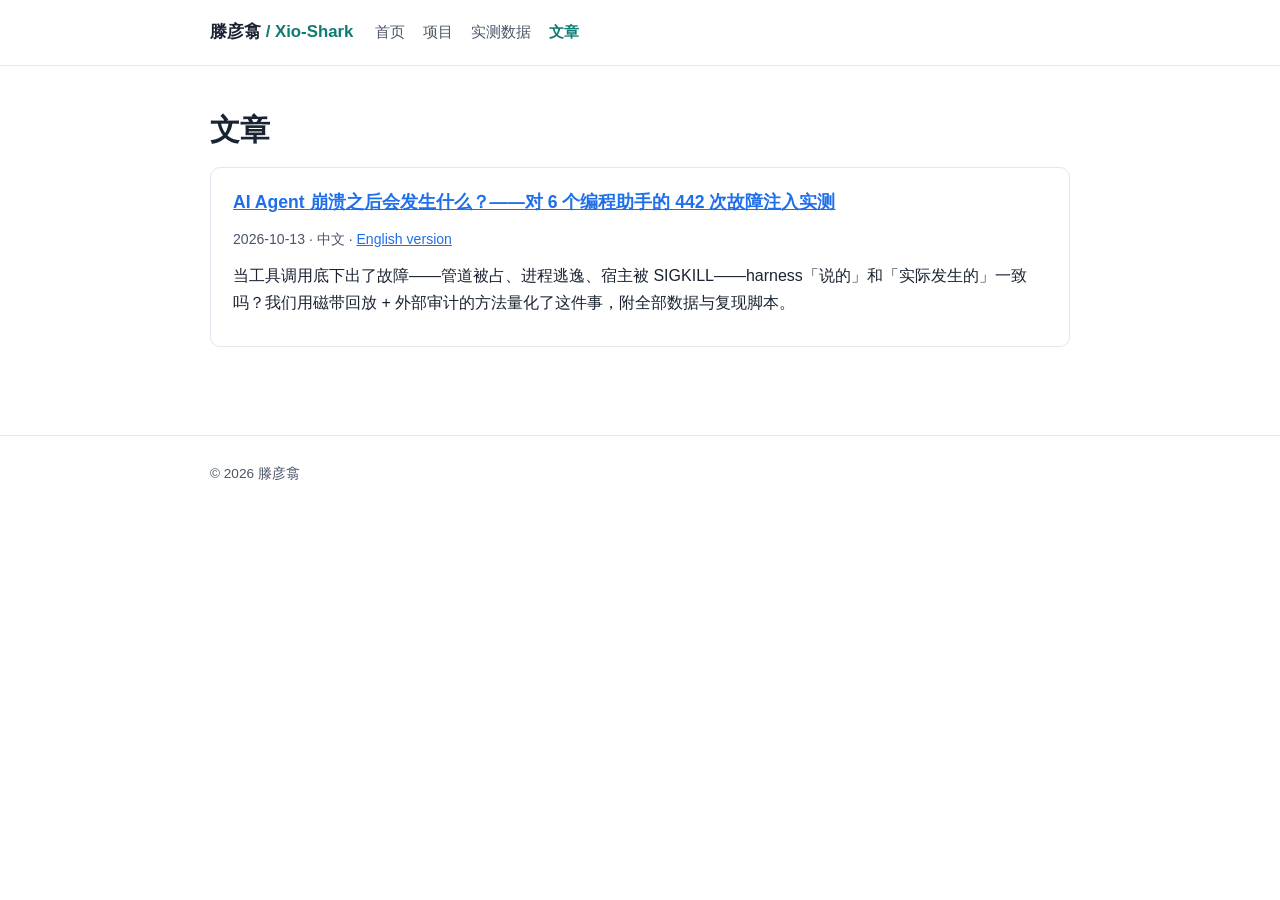
==== articles.html @ ea2f50da "Personal site: portfolio, fault-injection benchmark data page, bilingual article" ====
<!DOCTYPE html>
<html lang="zh-CN">
<head>
<meta charset="UTF-8">
<meta name="viewport" content="width=device-width, initial-scale=1.0">
<title>文章 · 滕彦翕</title>
<link rel="stylesheet" href="style.css">
</head>
<body>
<header class="site"><div class="wrap">
  <a class="brand" href="index.html">滕彦翕 <span>/ Xio-Shark</span></a>
  <nav class="site">
    <a href="index.html">首页</a>
    <a href="projects.html">项目</a>
    <a href="benchmark.html">实测数据</a>
    <a href="articles.html" class="active">文章</a>
  </nav>
</div></header>

<main><div class="wrap">
  <h1>文章</h1>

  <div class="proj">
    <h3><a href="articles/agent-crash-fault-injection.zh.html">AI Agent 崩溃之后会发生什么？——对 6 个编程助手的 442 次故障注入实测</a></h3>
    <p class="muted">2026-10-13 · 中文 · <a href="articles/agent-crash-fault-injection.en.html">English version</a></p>
    <p>当工具调用底下出了故障——管道被占、进程逃逸、宿主被 SIGKILL——harness「说的」和「实际发生的」一致吗？我们用磁带回放 + 外部审计的方法量化了这件事，附全部数据与复现脚本。</p>
  </div>
</div></main>

<footer class="site"><div class="wrap">© 2026 滕彦翕</div></footer>
</body>
</html>
---- style.css ----
:root {
  --ink: #1a2332;
  --ink-soft: #4a5568;
  --accent: #0e7c73;
  --accent-2: #1f6feb;
  --bg: #ffffff;
  --bg-soft: #f6f8fa;
  --line: #e2e8f0;
  --ok: #137a3f;
  --bad: #b3372f;
  --na: #8a94a3;
  --mono: ui-monospace, "SF Mono", SFMono-Regular, Menlo, Consolas, monospace;
}
* { box-sizing: border-box; }
html { font-size: 16px; }
body {
  margin: 0;
  font-family: -apple-system, BlinkMacSystemFont, "Segoe UI", "PingFang SC",
    "Hiragino Sans GB", "Microsoft YaHei", "Noto Sans CJK SC", sans-serif;
  color: var(--ink);
  background: var(--bg);
  line-height: 1.7;
}
.wrap { max-width: 900px; margin: 0 auto; padding: 0 20px; }

header.site {
  border-bottom: 1px solid var(--line);
  padding: 18px 0;
  position: sticky; top: 0; background: rgba(255,255,255,.92);
  backdrop-filter: blur(6px);
  z-index: 10;
}
header.site .wrap { display: flex; align-items: baseline; gap: 22px; flex-wrap: wrap; }
.brand { font-weight: 700; font-size: 1.05rem; text-decoration: none; color: var(--ink); }
.brand span { color: var(--accent); }
nav.site { display: flex; gap: 18px; }
nav.site a {
  color: var(--ink-soft); text-decoration: none; font-size: .95rem;
}
nav.site a:hover, nav.site a.active { color: var(--accent); }
nav.site a.active { font-weight: 600; }

main { padding: 44px 0 70px; }
h1 { font-size: 1.9rem; line-height: 1.3; margin: 0 0 10px; }
h2 { font-size: 1.35rem; margin: 44px 0 12px; padding-top: 10px; border-top: 1px solid var(--line); }
h3 { font-size: 1.1rem; margin: 26px 0 8px; }
p { margin: 10px 0; }
a { color: var(--accent-2); }
.sub { color: var(--ink-soft); font-size: 1.02rem; }
.muted { color: var(--ink-soft); font-size: .88rem; }
.lede { font-size: 1.12rem; color: var(--ink-soft); }

.hero-meta { display: flex; gap: 14px; flex-wrap: wrap; margin: 18px 0 6px; }
.tag {
  font-size: .82rem; color: var(--accent); background: #eaf6f4;
  border: 1px solid #cbe7e2; border-radius: 999px; padding: 2px 12px;
}
.cardrow { display: grid; grid-template-columns: repeat(auto-fit, minmax(260px, 1fr)); gap: 16px; margin-top: 22px; }
.card {
  display: block; border: 1px solid var(--line); border-radius: 10px;
  padding: 18px 20px; text-decoration: none; color: var(--ink);
  transition: border-color .15s, box-shadow .15s;
  background: var(--bg);
}
.card:hover { border-color: var(--accent); box-shadow: 0 2px 10px rgba(14,124,115,.08); }
.card h3 { margin: 0 0 6px; }
.card p { margin: 0; color: var(--ink-soft); font-size: .93rem; }
.card .muted { margin-top: 8px; display: block; }

table { border-collapse: collapse; width: 100%; margin: 16px 0; font-size: .9rem; }
th, td { border: 1px solid var(--line); padding: 7px 10px; text-align: left; vertical-align: top; }
th { background: var(--bg-soft); font-weight: 600; }
td.num, th.num { text-align: right; font-variant-numeric: tabular-nums; }
tr:nth-child(even) td { background: #fbfcfd; }
.ok { color: var(--ok); font-weight: 600; }
.bad { color: var(--bad); font-weight: 600; }
.na { color: var(--na); }
.table-scroll { overflow-x: auto; }

pre {
  background: #0d1622; color: #d7e0ea; border-radius: 8px;
  padding: 14px 16px; overflow-x: auto; font-size: .86rem; line-height: 1.55;
}
code { font-family: var(--mono); }
p code, li code, td code { background: var(--bg-soft); padding: 1px 5px; border-radius: 4px; font-size: .88em; }
pre code { background: none; padding: 0; }

.callout {
  border-left: 3px solid var(--accent); background: var(--bg-soft);
  padding: 12px 16px; margin: 18px 0; border-radius: 0 8px 8px 0;
}
.callout.warn { border-left-color: #b7791f; }
ul.tight li { margin: 4px 0; }

.proj { border: 1px solid var(--line); border-radius: 10px; padding: 20px 22px; margin: 18px 0; }
.proj h3 { margin-top: 0; }
.proj .stack { color: var(--ink-soft); font-size: .85rem; font-family: var(--mono); }

footer.site {
  border-top: 1px solid var(--line); padding: 26px 0 40px;
  color: var(--ink-soft); font-size: .85rem;
}
.article-body h2 { margin-top: 38px; }
.article-body li { margin: 6px 0; }
.toc { background: var(--bg-soft); border: 1px solid var(--line); border-radius: 8px; padding: 12px 18px; font-size: .92rem; }
.toc ol { margin: 6px 0; padding-left: 22px; }
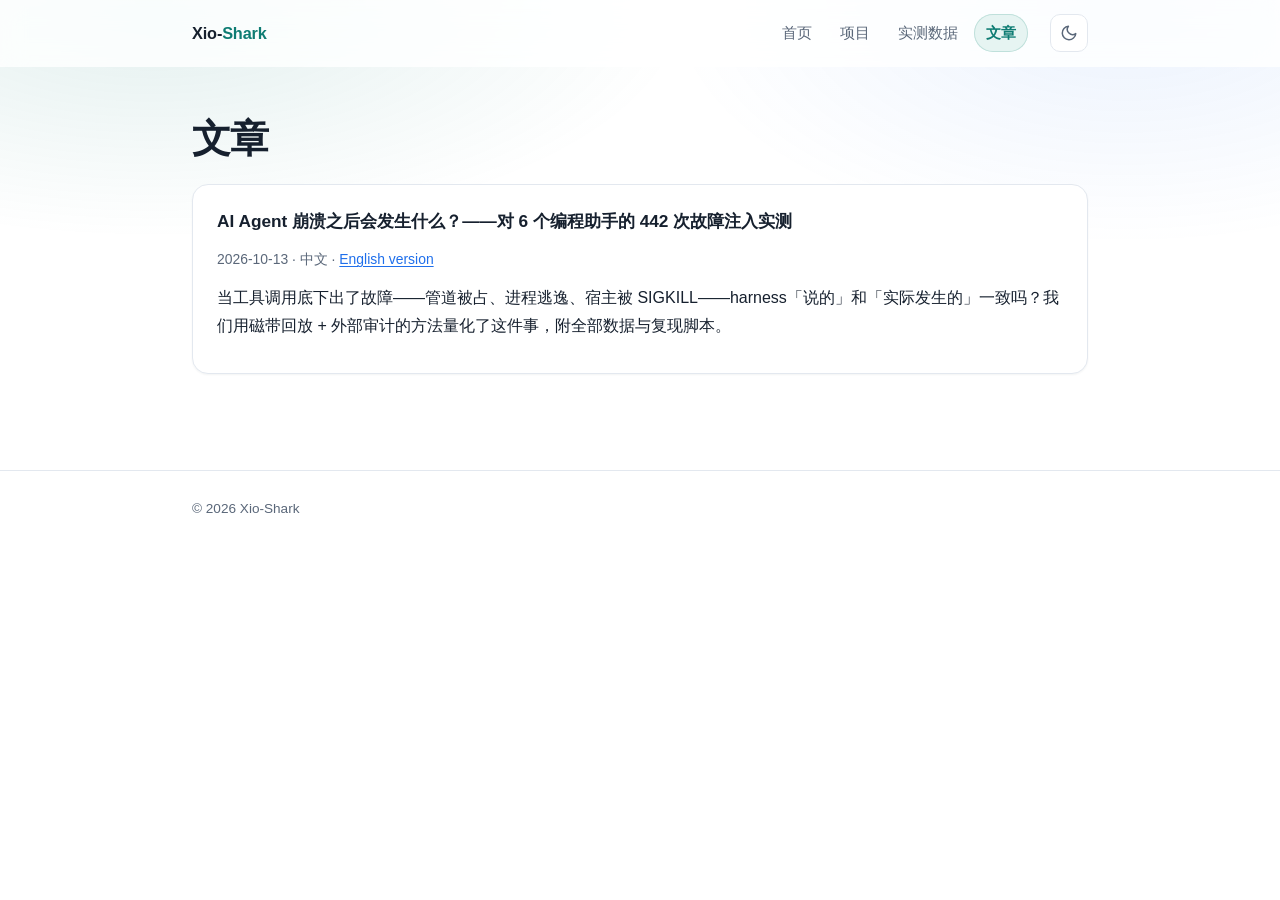
==== commit 4ed49904: "Redesign site: dark mode, mobile nav, reading progress; drop school/internship details - style.css: " ====
--- a/articles.html
+++ b/articles.html
@@ -3,21 +3,33 @@
 <head>
 <meta charset="UTF-8">
 <meta name="viewport" content="width=device-width, initial-scale=1.0">
-<title>文章 · 滕彦翕</title>
+<title>文章 · Xio-Shark</title>
+<link rel="icon" href="favicon.svg" type="image/svg+xml">
+<meta name="color-scheme" content="light dark">
+<meta name="theme-color" content="#ffffff" media="(prefers-color-scheme: light)">
+<meta name="theme-color" content="#0d131c" media="(prefers-color-scheme: dark)">
+<meta property="og:type" content="website">
+<meta property="og:title" content="文章 · Xio-Shark">
+<meta property="og:description" content="文章 · Xio-Shark">
 <link rel="stylesheet" href="style.css">
+<script>try{var t=localStorage.getItem("theme");if(t==="light"||t==="dark")document.documentElement.setAttribute("data-theme",t);}catch(e){}</script>
+<script src="site.js" defer></script>
 </head>
 <body>
-<header class="site"><div class="wrap">
-  <a class="brand" href="index.html">滕彦翕 <span>/ Xio-Shark</span></a>
-  <nav class="site">
+<a class="skip" href="#main">跳到正文</a>
+<header class="site" id="siteHeader"><div class="wrap">
+  <a class="brand" href="index.html">Xio-<span>Shark</span></a>
+  <button class="nav-toggle" id="navToggle" type="button" aria-expanded="false" aria-controls="siteNav" aria-label="打开导航菜单"><svg viewBox="0 0 24 24" width="18" height="18" fill="none" stroke="currentColor" stroke-width="2" stroke-linecap="round" aria-hidden="true"><path d="M4 7h16M4 12h16M4 17h16"/></svg></button>
+  <nav class="site" id="siteNav">
     <a href="index.html">首页</a>
     <a href="projects.html">项目</a>
     <a href="benchmark.html">实测数据</a>
     <a href="articles.html" class="active">文章</a>
   </nav>
+  <button class="theme-toggle" id="themeToggle" type="button" aria-label="切换深色模式"><svg class="i-sun" viewBox="0 0 24 24" fill="none" stroke="currentColor" stroke-width="2" stroke-linecap="round" stroke-linejoin="round" aria-hidden="true"><circle cx="12" cy="12" r="4"/><path d="M12 2v2M12 20v2M4.9 4.9l1.4 1.4M17.7 17.7l1.4 1.4M2 12h2M20 12h2M4.9 19.1l1.4-1.4M17.7 6.3l1.4-1.4"/></svg><svg class="i-moon" viewBox="0 0 24 24" fill="none" stroke="currentColor" stroke-width="2" stroke-linecap="round" stroke-linejoin="round" aria-hidden="true"><path d="M21 12.79A9 9 0 1 1 11.21 3 7 7 0 0 0 21 12.79z"/></svg></button>
 </div></header>
 
-<main><div class="wrap">
+<main id="main"><div class="wrap">
   <h1>文章</h1>
 
   <div class="proj">
@@ -27,6 +39,6 @@
   </div>
 </div></main>
 
-<footer class="site"><div class="wrap">© 2026 滕彦翕</div></footer>
+<footer class="site"><div class="wrap">© 2026 Xio-Shark</div></footer>
 </body>
 </html>
--- a/style.css
+++ b/style.css
@@ -1,106 +1,538 @@
+/* ==========================================================================
+   Xio-Shark — 个人站点样式
+   纯静态、零依赖。浅色 / 深色双主题，移动端自适应。
+   ========================================================================== */
+
 :root {
-  --ink: #1a2332;
-  --ink-soft: #4a5568;
+  color-scheme: light;
+
+  --ink: #16202e;
+  --ink-soft: #5a6779;
+  --ink-faint: #8b97a8;
   --accent: #0e7c73;
+  --accent-soft: #e6f4f2;
+  --accent-line: #bfe0db;
   --accent-2: #1f6feb;
   --bg: #ffffff;
-  --bg-soft: #f6f8fa;
-  --line: #e2e8f0;
-  --ok: #137a3f;
+  --bg-soft: #f7f9fb;
+  --bg-raise: #ffffff;
+  --line: #e3e8ef;
+  --line-strong: #cfd7e3;
+  --ok: #12723c;
   --bad: #b3372f;
   --na: #8a94a3;
+  --warn: #9a6700;
+
+  --shadow-sm: 0 1px 2px rgba(16, 32, 48, .05);
+  --shadow-md: 0 6px 20px -8px rgba(16, 32, 48, .18);
+  --shadow-lg: 0 18px 44px -18px rgba(16, 32, 48, .28);
+
+  --radius: 12px;
+  --radius-lg: 16px;
+  --wrap: 940px;
+
   --mono: ui-monospace, "SF Mono", SFMono-Regular, Menlo, Consolas, monospace;
-}
+  --sans: -apple-system, BlinkMacSystemFont, "Segoe UI", "PingFang SC",
+    "Hiragino Sans GB", "Microsoft YaHei", "Noto Sans CJK SC", sans-serif;
+}
+
+html[data-theme="dark"] {
+  color-scheme: dark;
+
+  --ink: #e7edf5;
+  --ink-soft: #a3b0c2;
+  --ink-faint: #7b8798;
+  --accent: #4fc7b8;
+  --accent-soft: #12302e;
+  --accent-line: #1e4a46;
+  --accent-2: #79b0ff;
+  --bg: #0d131c;
+  --bg-soft: #131b26;
+  --bg-raise: #16202c;
+  --line: #253141;
+  --line-strong: #33445a;
+  --ok: #4ecf8c;
+  --bad: #ff8a80;
+  --na: #7b8798;
+  --warn: #e3b341;
+
+  --shadow-sm: 0 1px 2px rgba(0, 0, 0, .4);
+  --shadow-md: 0 8px 24px -10px rgba(0, 0, 0, .6);
+  --shadow-lg: 0 20px 48px -20px rgba(0, 0, 0, .7);
+}
+
+@media (prefers-color-scheme: dark) {
+  html:not([data-theme]) { color-scheme: dark; }
+}
+
 * { box-sizing: border-box; }
-html { font-size: 16px; }
+
+html {
+  font-size: 16px;
+  scroll-behavior: smooth;
+  -webkit-text-size-adjust: 100%;
+}
+
 body {
   margin: 0;
-  font-family: -apple-system, BlinkMacSystemFont, "Segoe UI", "PingFang SC",
-    "Hiragino Sans GB", "Microsoft YaHei", "Noto Sans CJK SC", sans-serif;
+  font-family: var(--sans);
   color: var(--ink);
   background: var(--bg);
-  line-height: 1.7;
-}
-.wrap { max-width: 900px; margin: 0 auto; padding: 0 20px; }
-
+  line-height: 1.72;
+  -webkit-font-smoothing: antialiased;
+  text-rendering: optimizeLegibility;
+  transition: background-color .25s ease, color .25s ease;
+}
+
+body::before {
+  content: "";
+  position: fixed;
+  inset: 0 0 auto 0;
+  height: 340px;
+  background:
+    radial-gradient(60% 100% at 12% 0%, color-mix(in srgb, var(--accent) 12%, transparent), transparent 70%),
+    radial-gradient(50% 100% at 88% 0%, color-mix(in srgb, var(--accent-2) 9%, transparent), transparent 72%);
+  pointer-events: none;
+  z-index: 0;
+}
+
+::selection { background: color-mix(in srgb, var(--accent) 26%, transparent); }
+
+.wrap {
+  max-width: var(--wrap);
+  margin: 0 auto;
+  padding: 0 22px;
+  position: relative;
+  z-index: 1;
+}
+
+/* ---------- 跳转链接 ---------- */
+.skip {
+  position: absolute;
+  left: -9999px;
+  top: 0;
+  z-index: 100;
+  background: var(--accent);
+  color: #fff;
+  padding: 10px 16px;
+  border-radius: 0 0 var(--radius) 0;
+  text-decoration: none;
+}
+.skip:focus { left: 0; }
+
+/* ---------- 顶栏 ---------- */
 header.site {
+  position: sticky;
+  top: 0;
+  z-index: 30;
+  padding: 14px 0;
+  background: color-mix(in srgb, var(--bg) 82%, transparent);
+  backdrop-filter: saturate(180%) blur(12px);
+  -webkit-backdrop-filter: saturate(180%) blur(12px);
+  border-bottom: 1px solid transparent;
+  transition: border-color .2s ease, box-shadow .2s ease, padding .2s ease;
+}
+header.site.scrolled {
+  border-bottom-color: var(--line);
+  box-shadow: var(--shadow-sm);
+  padding: 10px 0;
+}
+
+header.site .wrap {
+  display: flex;
+  align-items: center;
+  gap: 18px;
+}
+
+.brand {
+  font-weight: 700;
+  font-size: 1.02rem;
+  letter-spacing: -.01em;
+  text-decoration: none;
+  color: var(--ink);
+  white-space: nowrap;
+}
+.brand span { color: var(--accent); font-weight: 600; }
+.brand:hover span { text-decoration: underline; text-underline-offset: 3px; }
+
+nav.site {
+  display: flex;
+  gap: 4px;
+  margin-left: auto;
+}
+nav.site a {
+  position: relative;
+  color: var(--ink-soft);
+  text-decoration: none;
+  font-size: .94rem;
+  padding: 6px 12px;
+  border-radius: 999px;
+  transition: color .18s ease, background-color .18s ease;
+}
+nav.site a:hover { color: var(--accent); background: var(--accent-soft); }
+nav.site a.active {
+  color: var(--accent);
+  font-weight: 600;
+  background: var(--accent-soft);
+  box-shadow: inset 0 0 0 1px var(--accent-line);
+}
+
+.nav-toggle,
+.theme-toggle {
+  display: none;
+  appearance: none;
+  background: var(--bg-raise);
+  border: 1px solid var(--line);
+  color: var(--ink-soft);
+  border-radius: 10px;
+  width: 38px;
+  height: 38px;
+  padding: 0;
+  cursor: pointer;
+  align-items: center;
+  justify-content: center;
+  transition: border-color .18s ease, color .18s ease, transform .18s ease;
+}
+.nav-toggle:hover,
+.theme-toggle:hover { border-color: var(--accent); color: var(--accent); }
+.nav-toggle:active,
+.theme-toggle:active { transform: scale(.95); }
+
+.theme-toggle { display: inline-flex; margin-left: 4px; }
+.theme-toggle svg { width: 18px; height: 18px; }
+html[data-theme="dark"] .theme-toggle .i-sun { display: block; }
+html[data-theme="dark"] .theme-toggle .i-moon { display: none; }
+.theme-toggle .i-sun { display: none; }
+.theme-toggle .i-moon { display: block; }
+
+/* ---------- 阅读进度条 ---------- */
+.progress {
+  position: fixed;
+  top: 0;
+  left: 0;
+  height: 2px;
+  width: 0;
+  background: linear-gradient(90deg, var(--accent), var(--accent-2));
+  z-index: 40;
+  transition: opacity .3s ease;
+  opacity: 0;
+}
+.progress.on { opacity: 1; }
+
+/* ---------- 正文骨架 ---------- */
+main { padding: 48px 0 76px; position: relative; z-index: 1; }
+
+h1 {
+  font-size: clamp(1.75rem, 4vw, 2.45rem);
+  line-height: 1.24;
+  letter-spacing: -.022em;
+  margin: 0 0 12px;
+  text-wrap: balance;
+}
+h2 {
+  font-size: clamp(1.2rem, 2.4vw, 1.42rem);
+  letter-spacing: -.012em;
+  margin: 48px 0 14px;
+  padding-top: 16px;
+  border-top: 1px solid var(--line);
+  scroll-margin-top: 84px;
+}
+h3 {
+  font-size: 1.08rem;
+  margin: 28px 0 8px;
+  scroll-margin-top: 84px;
+}
+p { margin: 12px 0; }
+li { margin: 6px 0; }
+a { color: var(--accent-2); text-underline-offset: 2px; }
+a:hover { text-decoration-thickness: 2px; }
+
+:focus-visible {
+  outline: 2px solid var(--accent);
+  outline-offset: 2px;
+  border-radius: 4px;
+}
+
+.sub { color: var(--ink-soft); font-size: 1.01rem; }
+.muted { color: var(--ink-soft); font-size: .87rem; }
+.lede {
+  font-size: clamp(1.06rem, 1.6vw, 1.16rem);
+  color: var(--ink-soft);
+  max-width: 62ch;
+}
+
+.hero-meta { display: flex; gap: 10px; flex-wrap: wrap; margin: 20px 0 8px; }
+.tag {
+  font-size: .8rem;
+  color: var(--accent);
+  background: var(--accent-soft);
+  border: 1px solid var(--accent-line);
+  border-radius: 999px;
+  padding: 3px 13px;
+  transition: transform .18s ease, box-shadow .18s ease;
+}
+.tag:hover { transform: translateY(-1px); box-shadow: var(--shadow-sm); }
+
+/* ---------- 卡片 ---------- */
+.cardrow {
+  display: grid;
+  grid-template-columns: repeat(auto-fit, minmax(250px, 1fr));
+  gap: 16px;
+  margin-top: 26px;
+}
+.card {
+  display: flex;
+  flex-direction: column;
+  border: 1px solid var(--line);
+  border-radius: var(--radius-lg);
+  padding: 20px 22px;
+  text-decoration: none;
+  color: var(--ink);
+  background: var(--bg-raise);
+  box-shadow: var(--shadow-sm);
+  transition: transform .2s ease, border-color .2s ease, box-shadow .2s ease;
+}
+.card:hover {
+  transform: translateY(-3px);
+  border-color: var(--accent-line);
+  box-shadow: var(--shadow-md);
+}
+.card h3 { margin: 0 0 8px; font-size: 1.02rem; color: var(--accent); }
+.card p { margin: 0; color: var(--ink-soft); font-size: .93rem; }
+.card .muted { margin-top: auto; padding-top: 12px; }
+
+/* ---------- 表格 ---------- */
+.table-scroll {
+  overflow-x: auto;
+  margin: 18px 0;
+  border: 1px solid var(--line);
+  border-radius: var(--radius);
+  background: var(--bg-raise);
+  box-shadow: var(--shadow-sm);
+  -webkit-overflow-scrolling: touch;
+}
+.table-scroll::-webkit-scrollbar { height: 8px; }
+.table-scroll::-webkit-scrollbar-thumb { background: var(--line-strong); border-radius: 999px; }
+
+table {
+  border-collapse: separate;
+  border-spacing: 0;
+  width: 100%;
+  margin: 0;
+  font-size: .89rem;
+}
+th, td {
+  padding: 9px 12px;
+  text-align: left;
+  vertical-align: top;
   border-bottom: 1px solid var(--line);
-  padding: 18px 0;
-  position: sticky; top: 0; background: rgba(255,255,255,.92);
-  backdrop-filter: blur(6px);
-  z-index: 10;
-}
-header.site .wrap { display: flex; align-items: baseline; gap: 22px; flex-wrap: wrap; }
-.brand { font-weight: 700; font-size: 1.05rem; text-decoration: none; color: var(--ink); }
-.brand span { color: var(--accent); }
-nav.site { display: flex; gap: 18px; }
-nav.site a {
-  color: var(--ink-soft); text-decoration: none; font-size: .95rem;
-}
-nav.site a:hover, nav.site a.active { color: var(--accent); }
-nav.site a.active { font-weight: 600; }
-
-main { padding: 44px 0 70px; }
-h1 { font-size: 1.9rem; line-height: 1.3; margin: 0 0 10px; }
-h2 { font-size: 1.35rem; margin: 44px 0 12px; padding-top: 10px; border-top: 1px solid var(--line); }
-h3 { font-size: 1.1rem; margin: 26px 0 8px; }
-p { margin: 10px 0; }
-a { color: var(--accent-2); }
-.sub { color: var(--ink-soft); font-size: 1.02rem; }
-.muted { color: var(--ink-soft); font-size: .88rem; }
-.lede { font-size: 1.12rem; color: var(--ink-soft); }
-
-.hero-meta { display: flex; gap: 14px; flex-wrap: wrap; margin: 18px 0 6px; }
-.tag {
-  font-size: .82rem; color: var(--accent); background: #eaf6f4;
-  border: 1px solid #cbe7e2; border-radius: 999px; padding: 2px 12px;
-}
-.cardrow { display: grid; grid-template-columns: repeat(auto-fit, minmax(260px, 1fr)); gap: 16px; margin-top: 22px; }
-.card {
-  display: block; border: 1px solid var(--line); border-radius: 10px;
-  padding: 18px 20px; text-decoration: none; color: var(--ink);
-  transition: border-color .15s, box-shadow .15s;
-  background: var(--bg);
-}
-.card:hover { border-color: var(--accent); box-shadow: 0 2px 10px rgba(14,124,115,.08); }
-.card h3 { margin: 0 0 6px; }
-.card p { margin: 0; color: var(--ink-soft); font-size: .93rem; }
-.card .muted { margin-top: 8px; display: block; }
-
-table { border-collapse: collapse; width: 100%; margin: 16px 0; font-size: .9rem; }
-th, td { border: 1px solid var(--line); padding: 7px 10px; text-align: left; vertical-align: top; }
-th { background: var(--bg-soft); font-weight: 600; }
+}
+th {
+  background: var(--bg-soft);
+  font-weight: 600;
+  white-space: nowrap;
+  position: sticky;
+  top: 0;
+  z-index: 1;
+}
+tbody tr:last-child td { border-bottom: 0; }
+tbody tr { transition: background-color .15s ease; }
+tbody tr:hover td { background: color-mix(in srgb, var(--accent) 5%, transparent); }
 td.num, th.num { text-align: right; font-variant-numeric: tabular-nums; }
-tr:nth-child(even) td { background: #fbfcfd; }
-.ok { color: var(--ok); font-weight: 600; }
-.bad { color: var(--bad); font-weight: 600; }
-.na { color: var(--na); }
-.table-scroll { overflow-x: auto; }
-
+
+.ok, .bad, .na { font-weight: 600; }
+.ok { color: var(--ok); }
+.bad { color: var(--bad); }
+.na { color: var(--na); font-weight: 400; }
+td.ok, td.bad, td.na { white-space: nowrap; }
+
+/* ---------- 代码 ---------- */
 pre {
-  background: #0d1622; color: #d7e0ea; border-radius: 8px;
-  padding: 14px 16px; overflow-x: auto; font-size: .86rem; line-height: 1.55;
-}
+  position: relative;
+  background: #0d1622;
+  color: #d7e0ea;
+  border: 1px solid #1e2c3e;
+  border-radius: var(--radius);
+  padding: 16px 18px;
+  overflow-x: auto;
+  font-size: .85rem;
+  line-height: 1.6;
+  box-shadow: var(--shadow-sm);
+}
+html[data-theme="dark"] pre { background: #0a1017; border-color: var(--line); }
 code { font-family: var(--mono); }
-p code, li code, td code { background: var(--bg-soft); padding: 1px 5px; border-radius: 4px; font-size: .88em; }
-pre code { background: none; padding: 0; }
-
+p code, li code, td code, th code {
+  background: var(--bg-soft);
+  border: 1px solid var(--line);
+  padding: 1px 5px;
+  border-radius: 5px;
+  font-size: .87em;
+}
+pre code { background: none; border: 0; padding: 0; }
+
+.copy-btn {
+  position: absolute;
+  top: 8px;
+  right: 8px;
+  font: inherit;
+  font-size: .74rem;
+  color: #9fb0c4;
+  background: rgba(255, 255, 255, .07);
+  border: 1px solid rgba(255, 255, 255, .14);
+  border-radius: 7px;
+  padding: 3px 9px;
+  cursor: pointer;
+  opacity: 0;
+  transition: opacity .18s ease, color .18s ease, background-color .18s ease;
+}
+pre:hover .copy-btn, .copy-btn:focus-visible { opacity: 1; }
+.copy-btn:hover { color: #fff; background: rgba(255, 255, 255, .16); }
+.copy-btn.done { color: #6ee7a8; border-color: rgba(110, 231, 168, .5); }
+
+/* ---------- 提示块 ---------- */
 .callout {
-  border-left: 3px solid var(--accent); background: var(--bg-soft);
-  padding: 12px 16px; margin: 18px 0; border-radius: 0 8px 8px 0;
-}
-.callout.warn { border-left-color: #b7791f; }
+  border: 1px solid var(--line);
+  border-left: 3px solid var(--accent);
+  background: var(--bg-soft);
+  padding: 14px 18px;
+  margin: 20px 0;
+  border-radius: 0 var(--radius) var(--radius) 0;
+}
+.callout.warn { border-left-color: var(--warn); }
+.callout > strong:first-child { color: var(--ink); }
+
 ul.tight li { margin: 4px 0; }
 
-.proj { border: 1px solid var(--line); border-radius: 10px; padding: 20px 22px; margin: 18px 0; }
+/* ---------- 项目卡 ---------- */
+.proj {
+  border: 1px solid var(--line);
+  border-radius: var(--radius-lg);
+  padding: 22px 24px;
+  margin: 20px 0;
+  background: var(--bg-raise);
+  box-shadow: var(--shadow-sm);
+  transition: border-color .2s ease, box-shadow .2s ease;
+}
+.proj:hover { border-color: var(--accent-line); box-shadow: var(--shadow-md); }
 .proj h3 { margin-top: 0; }
-.proj .stack { color: var(--ink-soft); font-size: .85rem; font-family: var(--mono); }
-
+.proj h3 a { color: var(--ink); text-decoration: none; }
+.proj h3 a:hover { color: var(--accent-2); }
+.proj .stack {
+  color: var(--ink-soft);
+  font-size: .82rem;
+  font-family: var(--mono);
+  background: var(--bg-soft);
+  border: 1px solid var(--line);
+  border-radius: 8px;
+  padding: 6px 10px;
+  display: inline-block;
+  margin: 0 0 4px;
+}
+
+/* ---------- 目录 ---------- */
+.toc {
+  background: var(--bg-soft);
+  border: 1px solid var(--line);
+  border-radius: var(--radius);
+  padding: 14px 20px;
+  font-size: .93rem;
+  margin: 24px 0;
+}
+.toc ol { margin: 8px 0 4px; padding-left: 22px; }
+.toc a { color: var(--ink-soft); text-decoration: none; }
+.toc a:hover { color: var(--accent); text-decoration: underline; }
+
+/* ---------- 文章 ---------- */
+.article-body { max-width: 780px; }
+.article-body h2 { margin-top: 42px; }
+
+/* ---------- 页脚 ---------- */
 footer.site {
-  border-top: 1px solid var(--line); padding: 26px 0 40px;
-  color: var(--ink-soft); font-size: .85rem;
-}
-.article-body h2 { margin-top: 38px; }
-.article-body li { margin: 6px 0; }
-.toc { background: var(--bg-soft); border: 1px solid var(--line); border-radius: 8px; padding: 12px 18px; font-size: .92rem; }
-.toc ol { margin: 6px 0; padding-left: 22px; }
+  border-top: 1px solid var(--line);
+  padding: 26px 0 44px;
+  color: var(--ink-soft);
+  font-size: .85rem;
+  position: relative;
+  z-index: 1;
+}
+footer.site a { color: var(--accent-2); }
+
+/* ---------- 回到顶部 ---------- */
+.to-top {
+  position: fixed;
+  right: 22px;
+  bottom: 22px;
+  width: 42px;
+  height: 42px;
+  border-radius: 50%;
+  display: inline-flex;
+  align-items: center;
+  justify-content: center;
+  background: var(--bg-raise);
+  border: 1px solid var(--line-strong);
+  color: var(--ink-soft);
+  box-shadow: var(--shadow-md);
+  cursor: pointer;
+  opacity: 0;
+  transform: translateY(10px);
+  pointer-events: none;
+  transition: opacity .22s ease, transform .22s ease, color .18s ease, border-color .18s ease;
+  z-index: 35;
+}
+.to-top.on { opacity: 1; transform: none; pointer-events: auto; }
+.to-top:hover { color: var(--accent); border-color: var(--accent); }
+.to-top svg { width: 18px; height: 18px; }
+
+/* ---------- 入场动画 ---------- */
+.reveal { opacity: 0; transform: translateY(12px); }
+.reveal.in { opacity: 1; transform: none; transition: opacity .5s ease, transform .5s ease; }
+
+/* ---------- 移动端 ---------- */
+@media (max-width: 760px) {
+  .wrap { padding: 0 18px; }
+  header.site .wrap { gap: 10px; flex-wrap: nowrap; }
+  .nav-toggle { display: inline-flex; margin-left: auto; }
+  nav.site {
+    position: absolute;
+    left: 18px;
+    right: 18px;
+    top: calc(100% + 8px);
+    flex-direction: column;
+    gap: 2px;
+    margin: 0;
+    padding: 8px;
+    background: var(--bg-raise);
+    border: 1px solid var(--line);
+    border-radius: var(--radius);
+    box-shadow: var(--shadow-lg);
+    opacity: 0;
+    transform: translateY(-6px);
+    pointer-events: none;
+    transition: opacity .18s ease, transform .18s ease;
+  }
+  nav.site.open { opacity: 1; transform: none; pointer-events: auto; }
+  nav.site a { padding: 10px 14px; border-radius: 8px; }
+  nav.site a.active { box-shadow: none; }
+  .theme-toggle { margin-left: 0; }
+  main { padding: 34px 0 60px; }
+  h2 { margin-top: 38px; }
+  .proj { padding: 18px 18px; }
+  .to-top { right: 14px; bottom: 14px; }
+}
+
+/* ---------- 无障碍与打印 ---------- */
+@media (prefers-reduced-motion: reduce) {
+  html { scroll-behavior: auto; }
+  *, *::before, *::after {
+    animation-duration: .001ms !important;
+    transition-duration: .001ms !important;
+  }
+  .reveal { opacity: 1; transform: none; }
+}
+
+@media print {
+  body::before, header.site, .to-top, .progress, .copy-btn, .toc { display: none !important; }
+  body { color: #000; background: #fff; }
+  a { color: #000; }
+  .proj, .card, .table-scroll { box-shadow: none; }
+}
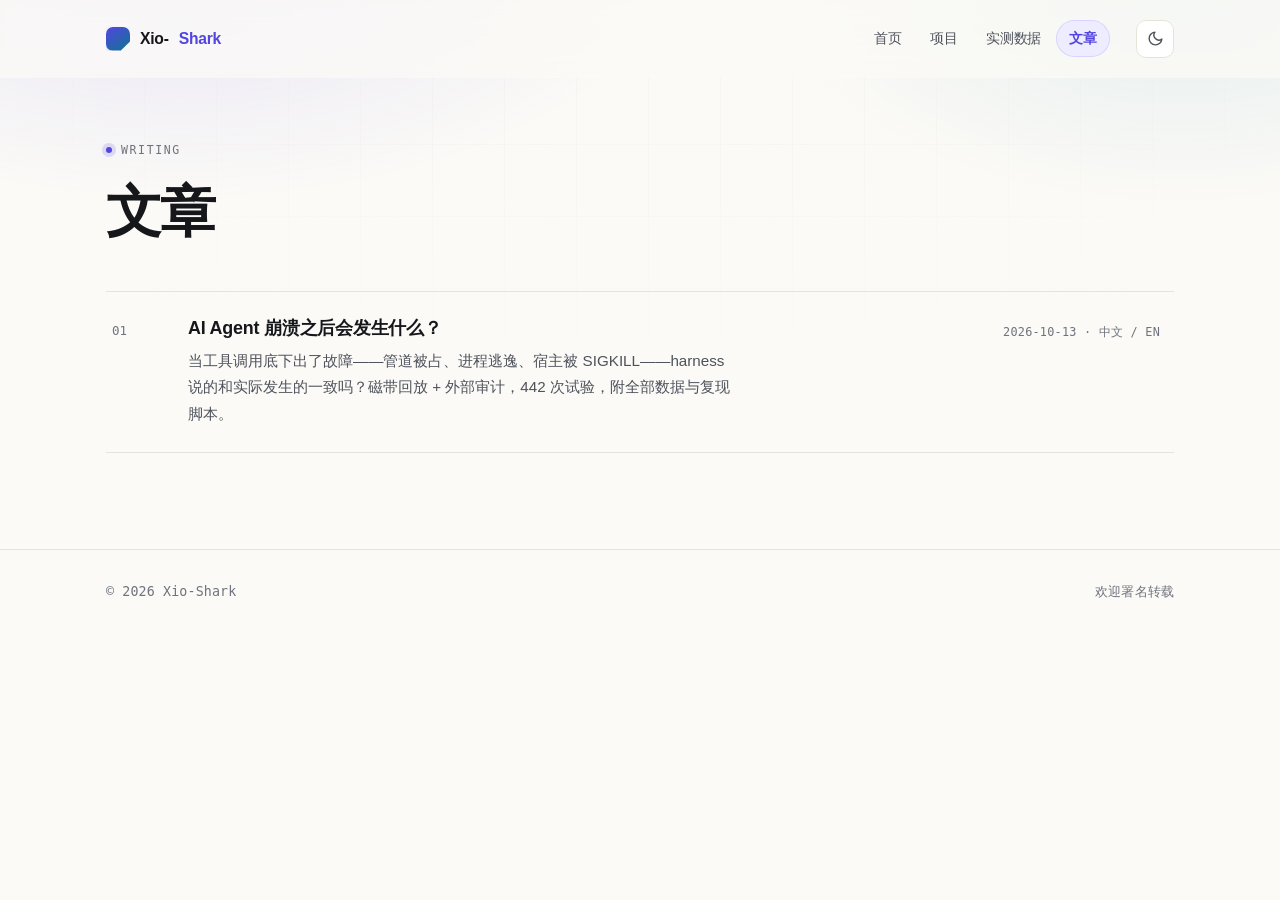
==== commit a1214671: "Redesign site: dual-theme design system, hero process-tree motion, tighter interactions - style.css:" ====
--- a/articles.html
+++ b/articles.html
@@ -4,13 +4,13 @@
 <meta charset="UTF-8">
 <meta name="viewport" content="width=device-width, initial-scale=1.0">
 <title>文章 · Xio-Shark</title>
+<meta name="description" content="关于 Agent 执行可靠性、故障注入与崩溃恢复的写作。">
 <link rel="icon" href="favicon.svg" type="image/svg+xml">
 <meta name="color-scheme" content="light dark">
-<meta name="theme-color" content="#ffffff" media="(prefers-color-scheme: light)">
-<meta name="theme-color" content="#0d131c" media="(prefers-color-scheme: dark)">
+<meta name="theme-color" content="#fbfaf7">
 <meta property="og:type" content="website">
 <meta property="og:title" content="文章 · Xio-Shark">
-<meta property="og:description" content="文章 · Xio-Shark">
+<meta property="og:description" content="关于 Agent 执行可靠性、故障注入与崩溃恢复的写作。">
 <link rel="stylesheet" href="style.css">
 <script>try{var t=localStorage.getItem("theme");if(t==="light"||t==="dark")document.documentElement.setAttribute("data-theme",t);}catch(e){}</script>
 <script src="site.js" defer></script>
@@ -26,19 +26,30 @@
     <a href="benchmark.html">实测数据</a>
     <a href="articles.html" class="active">文章</a>
   </nav>
-  <button class="theme-toggle" id="themeToggle" type="button" aria-label="切换深色模式"><svg class="i-sun" viewBox="0 0 24 24" fill="none" stroke="currentColor" stroke-width="2" stroke-linecap="round" stroke-linejoin="round" aria-hidden="true"><circle cx="12" cy="12" r="4"/><path d="M12 2v2M12 20v2M4.9 4.9l1.4 1.4M17.7 17.7l1.4 1.4M2 12h2M20 12h2M4.9 19.1l1.4-1.4M17.7 6.3l1.4-1.4"/></svg><svg class="i-moon" viewBox="0 0 24 24" fill="none" stroke="currentColor" stroke-width="2" stroke-linecap="round" stroke-linejoin="round" aria-hidden="true"><path d="M21 12.79A9 9 0 1 1 11.21 3 7 7 0 0 0 21 12.79z"/></svg></button>
+  <button class="theme-toggle" id="themeToggle" type="button" aria-label="切换到深色主题"><svg class="i-sun" viewBox="0 0 24 24" fill="none" stroke="currentColor" stroke-width="2" stroke-linecap="round" stroke-linejoin="round" aria-hidden="true"><circle cx="12" cy="12" r="4"/><path d="M12 2v2M12 20v2M4.9 4.9l1.4 1.4M17.7 17.7l1.4 1.4M2 12h2M20 12h2M4.9 19.1l1.4-1.4M17.7 6.3l1.4-1.4"/></svg><svg class="i-moon" viewBox="0 0 24 24" fill="none" stroke="currentColor" stroke-width="2" stroke-linecap="round" stroke-linejoin="round" aria-hidden="true"><path d="M21 12.79A9 9 0 1 1 11.21 3 7 7 0 0 0 21 12.79z"/></svg></button>
 </div></header>
 
 <main id="main"><div class="wrap">
-  <h1>文章</h1>
+  <div class="page-head">
+    <p class="eyebrow">Writing</p>
+    <h1>文章</h1>
+  </div>
 
-  <div class="proj">
-    <h3><a href="articles/agent-crash-fault-injection.zh.html">AI Agent 崩溃之后会发生什么？——对 6 个编程助手的 442 次故障注入实测</a></h3>
-    <p class="muted">2026-10-13 · 中文 · <a href="articles/agent-crash-fault-injection.en.html">English version</a></p>
-    <p>当工具调用底下出了故障——管道被占、进程逃逸、宿主被 SIGKILL——harness「说的」和「实际发生的」一致吗？我们用磁带回放 + 外部审计的方法量化了这件事，附全部数据与复现脚本。</p>
+  <div class="work">
+    <a class="work-item" href="articles/agent-crash-fault-injection.zh.html">
+      <span class="work-idx">01</span>
+      <span class="work-body">
+        <h3>AI Agent 崩溃之后会发生什么？</h3>
+        <p>当工具调用底下出了故障——管道被占、进程逃逸、宿主被 SIGKILL——harness 说的和实际发生的一致吗？磁带回放 + 外部审计，442 次试验，附全部数据与复现脚本。</p>
+      </span>
+      <span class="work-meta">2026-10-13 · 中文 / EN</span>
+    </a>
   </div>
 </div></main>
 
-<footer class="site"><div class="wrap">© 2026 Xio-Shark</div></footer>
+<footer class="site"><div class="wrap">
+  <span>© 2026 Xio-Shark</span>
+  <span>欢迎署名转载</span>
+</div></footer>
 </body>
 </html>
--- a/style.css
+++ b/style.css
@@ -1,68 +1,106 @@
 /* ==========================================================================
-   Xio-Shark — 个人站点样式
-   纯静态、零依赖。浅色 / 深色双主题，移动端自适应。
+   Xio-Shark — personal site
+   Zero build, zero dependencies, zero external requests.
+   Light / dark follow the system and can be overridden per visitor.
    ========================================================================== */
 
 :root {
-  color-scheme: light;
-
-  --ink: #16202e;
-  --ink-soft: #5a6779;
-  --ink-faint: #8b97a8;
-  --accent: #0e7c73;
-  --accent-soft: #e6f4f2;
-  --accent-line: #bfe0db;
-  --accent-2: #1f6feb;
-  --bg: #ffffff;
-  --bg-soft: #f7f9fb;
-  --bg-raise: #ffffff;
-  --line: #e3e8ef;
-  --line-strong: #cfd7e3;
-  --ok: #12723c;
-  --bad: #b3372f;
-  --na: #8a94a3;
-  --warn: #9a6700;
-
-  --shadow-sm: 0 1px 2px rgba(16, 32, 48, .05);
-  --shadow-md: 0 6px 20px -8px rgba(16, 32, 48, .18);
-  --shadow-lg: 0 18px 44px -18px rgba(16, 32, 48, .28);
-
-  --radius: 12px;
-  --radius-lg: 16px;
-  --wrap: 940px;
-
-  --mono: ui-monospace, "SF Mono", SFMono-Regular, Menlo, Consolas, monospace;
-  --sans: -apple-system, BlinkMacSystemFont, "Segoe UI", "PingFang SC",
+  color-scheme: light dark;
+
+  --bg:           light-dark(#fbfaf7, #08080a);
+  --bg-2:         light-dark(#f3f1ec, #0d0d10);
+  --surface:      light-dark(#ffffff, #121216);
+  --surface-2:    light-dark(#f7f5f1, #17171c);
+
+  --ink:          light-dark(#16171b, #ededf2);
+  --ink-2:        light-dark(#4e525b, #a6a9b4);
+  --ink-3:        light-dark(#6e737d, #9094a1);
+
+  --line:         light-dark(#e7e3db, #202027);
+  --line-2:       light-dark(#d6d1c7, #2e2e38);
+
+  --accent:       light-dark(#5346e0, #a99bff);
+  --accent-2:     light-dark(#0e7490, #5bd6e8);
+  --accent-soft:  light-dark(#eeecff, #191631);
+  --accent-line:  light-dark(#d9d4ff, #342d5e);
+  --on-accent:    light-dark(#ffffff, #0b0a12);
+
+  --ok:           light-dark(#0e7a5f, #4ed6a8);
+  --bad:          light-dark(#b3261e, #ff7b72);
+  --na:           light-dark(#646973, #8b909c);
+  --warn:         light-dark(#8a5b00, #e3b341);
+
+  --code-bg:      light-dark(#12121a, #0a0a0f);
+  --code-ink:     #d8dde8;
+  --code-line:    light-dark(#1f2030, #1c1c26);
+
+  --shadow-xs:    0 1px 2px light-dark(rgba(16, 18, 28, .06), rgba(0, 0, 0, .5));
+  --shadow-sm:    0 2px 10px -4px light-dark(rgba(16, 18, 28, .12), rgba(0, 0, 0, .6));
+  --shadow-md:    0 18px 40px -24px light-dark(rgba(16, 18, 28, .35), rgba(0, 0, 0, .8));
+
+  --r-xs: 7px;
+  --r-sm: 10px;
+  --r: 14px;
+  --r-lg: 20px;
+  --r-xl: 28px;
+
+  --wrap: 1120px;
+  --read: 748px;
+
+  --mono: ui-monospace, "SF Mono", SFMono-Regular, Menlo, "Cascadia Mono", Consolas, monospace;
+  --sans: -apple-system, BlinkMacSystemFont, "Inter", "Segoe UI", "PingFang SC",
     "Hiragino Sans GB", "Microsoft YaHei", "Noto Sans CJK SC", sans-serif;
-}
-
-html[data-theme="dark"] {
-  color-scheme: dark;
-
-  --ink: #e7edf5;
-  --ink-soft: #a3b0c2;
-  --ink-faint: #7b8798;
-  --accent: #4fc7b8;
-  --accent-soft: #12302e;
-  --accent-line: #1e4a46;
-  --accent-2: #79b0ff;
-  --bg: #0d131c;
-  --bg-soft: #131b26;
-  --bg-raise: #16202c;
-  --line: #253141;
-  --line-strong: #33445a;
-  --ok: #4ecf8c;
-  --bad: #ff8a80;
-  --na: #7b8798;
-  --warn: #e3b341;
-
-  --shadow-sm: 0 1px 2px rgba(0, 0, 0, .4);
-  --shadow-md: 0 8px 24px -10px rgba(0, 0, 0, .6);
-  --shadow-lg: 0 20px 48px -20px rgba(0, 0, 0, .7);
-}
-
-@media (prefers-color-scheme: dark) {
-  html:not([data-theme]) { color-scheme: dark; }
+
+  --ease: cubic-bezier(.22, .72, .24, 1);
+}
+
+:root[data-theme="light"] { color-scheme: light; }
+:root[data-theme="dark"]  { color-scheme: dark; }
+
+/* Fallback for engines without light-dark(): light palette by default … */
+@supports not (color: light-dark(#000, #fff)) {
+  :root {
+    --bg: #fbfaf7; --bg-2: #f3f1ec; --surface: #ffffff; --surface-2: #f7f5f1;
+    --ink: #16171b; --ink-2: #4e525b; --ink-3: #6e737d;
+    --line: #e7e3db; --line-2: #d6d1c7;
+    --accent: #5346e0; --accent-2: #0e7490; --accent-soft: #eeecff;
+    --accent-line: #d9d4ff; --on-accent: #ffffff;
+    --ok: #0e7a5f; --bad: #b3261e; --na: #646973; --warn: #8a5b00;
+    --code-bg: #12121a; --code-line: #1f2030;
+  }
+}
+
+/* … and dark when the visitor or their system prefers it. */
+@supports not (color: light-dark(#000, #fff)) {
+  @media (prefers-color-scheme: dark) {
+    :root {
+      --bg: #08080a; --bg-2: #0d0d10; --surface: #121216; --surface-2: #17171c;
+      --ink: #ededf2; --ink-2: #a6a9b4; --ink-3: #9094a1;
+      --line: #202027; --line-2: #2e2e38;
+      --accent: #a99bff; --accent-2: #5bd6e8; --accent-soft: #191631;
+      --accent-line: #342d5e; --on-accent: #0b0a12;
+      --ok: #4ed6a8; --bad: #ff7b72; --na: #8b909c; --warn: #e3b341;
+      --code-bg: #0a0a0f; --code-line: #1c1c26;
+    }
+  }
+  :root[data-theme="dark"] {
+    --bg: #08080a; --bg-2: #0d0d10; --surface: #121216; --surface-2: #17171c;
+    --ink: #ededf2; --ink-2: #a6a9b4; --ink-3: #9094a1;
+    --line: #202027; --line-2: #2e2e38;
+    --accent: #a99bff; --accent-2: #5bd6e8; --accent-soft: #191631;
+    --accent-line: #342d5e; --on-accent: #0b0a12;
+    --ok: #4ed6a8; --bad: #ff7b72; --na: #8b909c; --warn: #e3b341;
+    --code-bg: #0a0a0f; --code-line: #1c1c26;
+  }
+  :root[data-theme="light"] {
+    --bg: #fbfaf7; --bg-2: #f3f1ec; --surface: #ffffff; --surface-2: #f7f5f1;
+    --ink: #16171b; --ink-2: #4e525b; --ink-3: #6e737d;
+    --line: #e7e3db; --line-2: #d6d1c7;
+    --accent: #5346e0; --accent-2: #0e7490; --accent-soft: #eeecff;
+    --accent-line: #d9d4ff; --on-accent: #ffffff;
+    --ok: #0e7a5f; --bad: #b3261e; --na: #646973; --warn: #8a5b00;
+    --code-bg: #12121a; --code-line: #1f2030;
+  }
 }
 
 * { box-sizing: border-box; }
@@ -78,98 +116,148 @@
   font-family: var(--sans);
   color: var(--ink);
   background: var(--bg);
-  line-height: 1.72;
+  line-height: 1.75;
+  font-feature-settings: "kern" 1;
   -webkit-font-smoothing: antialiased;
   text-rendering: optimizeLegibility;
-  transition: background-color .25s ease, color .25s ease;
-}
-
+  transition: background-color .3s var(--ease), color .3s var(--ease);
+  overflow-x: hidden;
+}
+
+/* ambient light + hairline grid */
 body::before {
   content: "";
   position: fixed;
-  inset: 0 0 auto 0;
-  height: 340px;
-  background:
-    radial-gradient(60% 100% at 12% 0%, color-mix(in srgb, var(--accent) 12%, transparent), transparent 70%),
-    radial-gradient(50% 100% at 88% 0%, color-mix(in srgb, var(--accent-2) 9%, transparent), transparent 72%);
+  inset: 0;
   pointer-events: none;
   z-index: 0;
-}
-
-::selection { background: color-mix(in srgb, var(--accent) 26%, transparent); }
+  background:
+    radial-gradient(56% 42% at 14% -8%, color-mix(in srgb, var(--accent) 13%, transparent), transparent 72%),
+    radial-gradient(44% 36% at 92% -4%, color-mix(in srgb, var(--accent-2) 10%, transparent), transparent 74%);
+}
+
+body::after {
+  content: "";
+  position: fixed;
+  inset: 0;
+  pointer-events: none;
+  z-index: 0;
+  opacity: .5;
+  background-image:
+    linear-gradient(to right, color-mix(in srgb, var(--line) 55%, transparent) 1px, transparent 1px),
+    linear-gradient(to bottom, color-mix(in srgb, var(--line) 55%, transparent) 1px, transparent 1px);
+  background-size: 72px 72px;
+  mask-image: radial-gradient(75% 55% at 50% 0%, #000 0%, transparent 78%);
+  -webkit-mask-image: radial-gradient(75% 55% at 50% 0%, #000 0%, transparent 78%);
+}
+:root[data-theme="dark"] body::after { opacity: .32; }
+@media (prefers-color-scheme: dark) { :root:not([data-theme="light"]) body::after { opacity: .32; } }
+
+/* headline gradient accent */
+.hero h1 em,
+.grad {
+  font-style: normal;
+  background: linear-gradient(100deg, var(--accent), var(--accent-2));
+  -webkit-background-clip: text;
+  background-clip: text;
+  color: transparent;
+}
+
+::selection { background: color-mix(in srgb, var(--accent) 30%, transparent); }
 
 .wrap {
+  width: 100%;
   max-width: var(--wrap);
   margin: 0 auto;
-  padding: 0 22px;
+  padding: 0 26px;
   position: relative;
   z-index: 1;
 }
 
-/* ---------- 跳转链接 ---------- */
+/* ---------- skip link ---------- */
 .skip {
   position: absolute;
   left: -9999px;
   top: 0;
-  z-index: 100;
+  z-index: 200;
   background: var(--accent);
-  color: #fff;
-  padding: 10px 16px;
-  border-radius: 0 0 var(--radius) 0;
+  color: var(--on-accent);
+  padding: 10px 18px;
+  border-radius: 0 0 var(--r-sm) 0;
   text-decoration: none;
+  font-size: .88rem;
 }
 .skip:focus { left: 0; }
 
-/* ---------- 顶栏 ---------- */
+/* ---------- header ---------- */
 header.site {
   position: sticky;
   top: 0;
-  z-index: 30;
-  padding: 14px 0;
-  background: color-mix(in srgb, var(--bg) 82%, transparent);
-  backdrop-filter: saturate(180%) blur(12px);
-  -webkit-backdrop-filter: saturate(180%) blur(12px);
+  z-index: 60;
+  padding: 16px 0;
+  background: color-mix(in srgb, var(--bg) 78%, transparent);
+  backdrop-filter: saturate(180%) blur(14px);
+  -webkit-backdrop-filter: saturate(180%) blur(14px);
   border-bottom: 1px solid transparent;
-  transition: border-color .2s ease, box-shadow .2s ease, padding .2s ease;
+  transition: padding .25s var(--ease), border-color .25s var(--ease), background-color .25s var(--ease);
 }
 header.site.scrolled {
+  padding: 9px 0;
   border-bottom-color: var(--line);
-  box-shadow: var(--shadow-sm);
-  padding: 10px 0;
+  background: color-mix(in srgb, var(--bg) 90%, transparent);
 }
 
 header.site .wrap {
   display: flex;
   align-items: center;
-  gap: 18px;
+  gap: 16px;
 }
 
 .brand {
-  font-weight: 700;
-  font-size: 1.02rem;
-  letter-spacing: -.01em;
+  display: inline-flex;
+  align-items: center;
+  gap: 10px;
+  font-weight: 640;
+  font-size: .98rem;
+  letter-spacing: -.015em;
   text-decoration: none;
   color: var(--ink);
   white-space: nowrap;
 }
-.brand span { color: var(--accent); font-weight: 600; }
-.brand:hover span { text-decoration: underline; text-underline-offset: 3px; }
+.brand::before {
+  content: "";
+  width: 24px;
+  height: 24px;
+  border-radius: 7px;
+  background: linear-gradient(145deg, var(--accent), var(--accent-2));
+  box-shadow: 0 4px 14px -6px color-mix(in srgb, var(--accent) 70%, transparent);
+  clip-path: polygon(0 0, 100% 0, 100% 62%, 62% 100%, 0 100%);
+  transition: transform .3s var(--ease);
+}
+.brand:hover::before { transform: rotate(-8deg) scale(1.04); }
+.brand span { color: var(--accent); font-weight: 640; }
 
 nav.site {
   display: flex;
-  gap: 4px;
+  align-items: center;
+  gap: 2px;
   margin-left: auto;
+  padding: 3px;
+  border-radius: 999px;
+  border: 1px solid transparent;
+  transition: border-color .25s var(--ease), background-color .25s var(--ease);
 }
 nav.site a {
   position: relative;
-  color: var(--ink-soft);
+  color: var(--ink-2);
   text-decoration: none;
-  font-size: .94rem;
-  padding: 6px 12px;
+  font-size: .9rem;
+  letter-spacing: -.01em;
+  padding: 6px 13px;
   border-radius: 999px;
-  transition: color .18s ease, background-color .18s ease;
-}
-nav.site a:hover { color: var(--accent); background: var(--accent-soft); }
+  transition: color .18s var(--ease), background-color .18s var(--ease);
+}
+nav.site a:hover { color: var(--ink); background: color-mix(in srgb, var(--ink) 6%, transparent); }
 nav.site a.active {
   color: var(--accent);
   font-weight: 600;
@@ -179,33 +267,38 @@
 
 .nav-toggle,
 .theme-toggle {
+  appearance: none;
   display: none;
-  appearance: none;
-  background: var(--bg-raise);
+  background: var(--surface);
   border: 1px solid var(--line);
-  color: var(--ink-soft);
-  border-radius: 10px;
+  color: var(--ink-2);
+  border-radius: var(--r-sm);
   width: 38px;
   height: 38px;
   padding: 0;
   cursor: pointer;
   align-items: center;
   justify-content: center;
-  transition: border-color .18s ease, color .18s ease, transform .18s ease;
+  transition: color .18s var(--ease), border-color .18s var(--ease), transform .18s var(--ease), background-color .18s var(--ease);
 }
 .nav-toggle:hover,
-.theme-toggle:hover { border-color: var(--accent); color: var(--accent); }
+.theme-toggle:hover { color: var(--accent); border-color: var(--accent-line); }
 .nav-toggle:active,
-.theme-toggle:active { transform: scale(.95); }
-
-.theme-toggle { display: inline-flex; margin-left: 4px; }
-.theme-toggle svg { width: 18px; height: 18px; }
-html[data-theme="dark"] .theme-toggle .i-sun { display: block; }
-html[data-theme="dark"] .theme-toggle .i-moon { display: none; }
-.theme-toggle .i-sun { display: none; }
-.theme-toggle .i-moon { display: block; }
-
-/* ---------- 阅读进度条 ---------- */
+.theme-toggle:active { transform: scale(.94); }
+
+.theme-toggle { display: inline-flex; margin-left: 6px; }
+.theme-toggle svg { width: 17px; height: 17px; position: absolute; transition: opacity .25s var(--ease), transform .4s var(--ease); }
+.theme-toggle { position: relative; }
+.theme-toggle .i-sun { opacity: 0; transform: rotate(-60deg) scale(.6); }
+.theme-toggle .i-moon { opacity: 1; transform: none; }
+:root[data-theme="dark"] .theme-toggle .i-sun { opacity: 1; transform: none; }
+:root[data-theme="dark"] .theme-toggle .i-moon { opacity: 0; transform: rotate(60deg) scale(.6); }
+@media (prefers-color-scheme: dark) {
+  :root:not([data-theme="light"]) .theme-toggle .i-sun { opacity: 1; transform: none; }
+  :root:not([data-theme="light"]) .theme-toggle .i-moon { opacity: 0; transform: rotate(60deg) scale(.6); }
+}
+
+/* ---------- reading progress ---------- */
 .progress {
   position: fixed;
   top: 0;
@@ -213,67 +306,294 @@
   height: 2px;
   width: 0;
   background: linear-gradient(90deg, var(--accent), var(--accent-2));
-  z-index: 40;
-  transition: opacity .3s ease;
+  z-index: 80;
   opacity: 0;
+  transition: opacity .4s var(--ease);
 }
 .progress.on { opacity: 1; }
 
-/* ---------- 正文骨架 ---------- */
-main { padding: 48px 0 76px; position: relative; z-index: 1; }
+/* ---------- layout ---------- */
+main { padding: 0 0 96px; position: relative; z-index: 1; }
 
 h1 {
-  font-size: clamp(1.75rem, 4vw, 2.45rem);
-  line-height: 1.24;
+  font-size: clamp(2.15rem, 5.4vw, 3.5rem);
+  line-height: 1.08;
+  letter-spacing: -.035em;
+  font-weight: 700;
+  margin: 0 0 18px;
+  text-wrap: balance;
+}
+h2 {
+  font-size: clamp(1.3rem, 2.4vw, 1.62rem);
+  line-height: 1.3;
   letter-spacing: -.022em;
-  margin: 0 0 12px;
+  font-weight: 660;
+  margin: 64px 0 16px;
+  padding-top: 22px;
+  border-top: 1px solid var(--line);
+  scroll-margin-top: 92px;
   text-wrap: balance;
 }
-h2 {
-  font-size: clamp(1.2rem, 2.4vw, 1.42rem);
+h3 {
+  font-size: 1.06rem;
+  line-height: 1.45;
   letter-spacing: -.012em;
-  margin: 48px 0 14px;
-  padding-top: 16px;
-  border-top: 1px solid var(--line);
-  scroll-margin-top: 84px;
-}
-h3 {
-  font-size: 1.08rem;
-  margin: 28px 0 8px;
-  scroll-margin-top: 84px;
-}
-p { margin: 12px 0; }
-li { margin: 6px 0; }
-a { color: var(--accent-2); text-underline-offset: 2px; }
-a:hover { text-decoration-thickness: 2px; }
+  font-weight: 640;
+  margin: 34px 0 10px;
+  scroll-margin-top: 92px;
+}
+p { margin: 14px 0; text-wrap: pretty; }
+li { margin: 7px 0; text-wrap: pretty; }
+ul, ol { padding-left: 1.25em; }
+
+a {
+  color: var(--accent);
+  text-decoration-color: color-mix(in srgb, var(--accent) 40%, transparent);
+  text-underline-offset: 3px;
+  transition: text-decoration-color .2s var(--ease), color .2s var(--ease);
+}
+a:hover { text-decoration-color: var(--accent); }
 
 :focus-visible {
   outline: 2px solid var(--accent);
-  outline-offset: 2px;
-  border-radius: 4px;
-}
-
-.sub { color: var(--ink-soft); font-size: 1.01rem; }
-.muted { color: var(--ink-soft); font-size: .87rem; }
+  outline-offset: 3px;
+  border-radius: 5px;
+}
+
+strong { font-weight: 640; color: var(--ink); }
+
+.sub { color: var(--ink-2); font-size: 1.02rem; max-width: 62ch; }
+.muted { color: var(--ink-2); font-size: .875rem; }
 .lede {
-  font-size: clamp(1.06rem, 1.6vw, 1.16rem);
-  color: var(--ink-soft);
-  max-width: 62ch;
-}
-
-.hero-meta { display: flex; gap: 10px; flex-wrap: wrap; margin: 20px 0 8px; }
-.tag {
+  font-size: clamp(1.06rem, 1.5vw, 1.2rem);
+  line-height: 1.65;
+  color: var(--ink-2);
+  max-width: 56ch;
+}
+
+.eyebrow {
+  display: inline-flex;
+  align-items: center;
+  gap: 9px;
+  font-family: var(--mono);
+  font-size: .72rem;
+  letter-spacing: .14em;
+  text-transform: uppercase;
+  color: var(--ink-3);
+  margin: 0 0 22px;
+}
+.eyebrow::before {
+  content: "";
+  width: 6px;
+  height: 6px;
+  border-radius: 50%;
+  background: var(--accent);
+  box-shadow: 0 0 0 4px color-mix(in srgb, var(--accent) 16%, transparent);
+}
+
+/* ---------- hero ---------- */
+.hero {
+  position: relative;
+  padding: 74px 0 8px;
+}
+.hero-grid {
+  display: grid;
+  grid-template-columns: minmax(0, 1.02fr) minmax(0, .98fr);
+  gap: 56px;
+  align-items: center;
+}
+.hero-actions {
+  display: flex;
+  flex-wrap: wrap;
+  gap: 10px;
+  margin-top: 30px;
+}
+.btn {
+  display: inline-flex;
+  align-items: center;
+  gap: 8px;
+  font-size: .92rem;
+  font-weight: 560;
+  letter-spacing: -.01em;
+  padding: 10px 18px;
+  border-radius: 999px;
+  text-decoration: none;
+  border: 1px solid var(--line-2);
+  color: var(--ink);
+  background: var(--surface);
+  box-shadow: var(--shadow-xs);
+  transition: transform .2s var(--ease), border-color .2s var(--ease), background-color .2s var(--ease), box-shadow .2s var(--ease);
+}
+.btn:hover {
+  transform: translateY(-1px);
+  border-color: var(--accent-line);
+  box-shadow: var(--shadow-sm);
+  text-decoration: none;
+}
+.btn svg { width: 15px; height: 15px; transition: transform .25s var(--ease); }
+.btn:hover svg { transform: translateX(3px); }
+.btn.primary {
+  background: var(--ink);
+  color: var(--bg);
+  border-color: var(--ink);
+}
+.btn.primary svg { color: currentColor; }
+
+/* hero visual */
+.hero-visual {
+  position: relative;
+  aspect-ratio: 1 / .92;
+  border-radius: var(--r-xl);
+  border: 1px solid var(--line);
+  background:
+    radial-gradient(70% 60% at 50% 0%, color-mix(in srgb, var(--accent) 12%, transparent), transparent 70%),
+    var(--surface);
+  overflow: hidden;
+  box-shadow: var(--shadow-md);
+}
+.hero-visual::after {
+  content: "";
+  position: absolute;
+  inset: 0;
+  background-image:
+    linear-gradient(to right, color-mix(in srgb, var(--line-2) 60%, transparent) 1px, transparent 1px),
+    linear-gradient(to bottom, color-mix(in srgb, var(--line-2) 60%, transparent) 1px, transparent 1px);
+  background-size: 34px 34px;
+  mask-image: radial-gradient(70% 70% at 50% 45%, #000 20%, transparent 82%);
+  -webkit-mask-image: radial-gradient(70% 70% at 50% 45%, #000 20%, transparent 82%);
+  opacity: .55;
+  pointer-events: none;
+}
+.hero-visual svg { position: relative; z-index: 1; width: 100%; height: 100%; display: block; }
+
+.hero-visual svg { color: var(--accent); }
+svg .tree-edge {
+  fill: none;
+  stroke: color-mix(in srgb, var(--accent) 45%, transparent);
+  stroke-width: 1.4;
+  stroke-dasharray: 240;
+  stroke-dashoffset: 240;
+  animation: draw 1.6s var(--ease) forwards;
+}
+.hero-visual .tree-node { fill: var(--surface-2); stroke: var(--line-2); }
+.hero-visual .tree-leaf { fill: var(--accent-2); }
+.hero-visual .tree-root { fill: var(--accent); }
+
+.tree-dot { opacity: 0; animation: pop .5s var(--ease) forwards; transform-box: fill-box; transform-origin: center; }
+.tree-pulse { transform-box: fill-box; transform-origin: center; animation: pulse 3.2s ease-in-out infinite; }
+.edge-1 { animation-delay: .15s; }
+.edge-2 { animation-delay: .3s; }
+.edge-3 { animation-delay: .45s; }
+.edge-4 { animation-delay: .6s; }
+.edge-5 { animation-delay: .75s; }
+.edge-6 { animation-delay: .9s; }
+.edge-7 { animation-delay: 1.05s; }
+.edge-8 { animation-delay: 1.2s; }
+.dot-1 { animation-delay: .1s; }
+.dot-2 { animation-delay: .3s; }
+.dot-3 { animation-delay: .45s; }
+.dot-4 { animation-delay: .6s; }
+.dot-5 { animation-delay: .75s; }
+.dot-6 { animation-delay: .9s; }
+.dot-7 { animation-delay: 1.05s; }
+.dot-8 { animation-delay: 1.2s; }
+.dot-9 { animation-delay: 1.35s; }
+.dot-reap { stroke-dasharray: 3 4; }
+
+@keyframes draw { to { stroke-dashoffset: 0; } }
+@keyframes pop { from { opacity: 0; transform: scale(.4); } to { opacity: 1; transform: none; } }
+@keyframes pulse {
+  0%, 100% { opacity: .18; transform: scale(1); }
+  50%      { opacity: .55; transform: scale(1.25); }
+}
+
+/* ---------- stats ---------- */
+.stats {
+  display: grid;
+  grid-template-columns: repeat(4, minmax(0, 1fr));
+  gap: 1px;
+  margin: 58px 0 0;
+  background: var(--line);
+  border-block: 1px solid var(--line);
+}
+.stat {
+  background: var(--bg);
+  padding: 22px 20px 20px;
+}
+.stat b {
+  display: block;
+  font-size: clamp(1.5rem, 2.6vw, 1.95rem);
+  font-weight: 660;
+  letter-spacing: -.03em;
+  line-height: 1.1;
+  font-variant-numeric: tabular-nums;
+}
+.stat span {
+  display: block;
+  margin-top: 6px;
   font-size: .8rem;
-  color: var(--accent);
-  background: var(--accent-soft);
-  border: 1px solid var(--accent-line);
-  border-radius: 999px;
-  padding: 3px 13px;
-  transition: transform .18s ease, box-shadow .18s ease;
-}
-.tag:hover { transform: translateY(-1px); box-shadow: var(--shadow-sm); }
-
-/* ---------- 卡片 ---------- */
+  color: var(--ink-3);
+  letter-spacing: .01em;
+}
+
+/* ---------- section head ---------- */
+.section-head {
+  display: flex;
+  align-items: baseline;
+  justify-content: space-between;
+  gap: 20px;
+  flex-wrap: wrap;
+}
+.section-head h2 { border: 0; padding: 0; margin: 64px 0 6px; }
+.section-head .muted { font-family: var(--mono); font-size: .76rem; letter-spacing: .1em; text-transform: uppercase; }
+
+/* ---------- work list ---------- */
+.work { margin: 26px 0 0; border-top: 1px solid var(--line); }
+.work-item {
+  display: grid;
+  grid-template-columns: 56px minmax(0, 1fr) auto;
+  gap: 20px;
+  align-items: start;
+  padding: 24px 14px 24px 6px;
+  border-bottom: 1px solid var(--line);
+  text-decoration: none;
+  color: inherit;
+  transition: background-color .2s var(--ease), padding-left .25s var(--ease);
+  position: relative;
+}
+.work-item::before {
+  content: "";
+  position: absolute;
+  left: 0;
+  top: 0;
+  bottom: -1px;
+  width: 2px;
+  background: var(--accent);
+  transform: scaleY(0);
+  transform-origin: top;
+  transition: transform .3s var(--ease);
+}
+.work-item:hover { background: color-mix(in srgb, var(--accent) 4%, transparent); padding-left: 16px; }
+.work-item:hover::before { transform: scaleY(1); }
+.work-idx {
+  font-family: var(--mono);
+  font-size: .78rem;
+  color: var(--ink-3);
+  padding-top: 4px;
+  font-variant-numeric: tabular-nums;
+}
+.work-body h3 { margin: 0 0 6px; font-size: 1.12rem; }
+.work-body p { margin: 0; color: var(--ink-2); font-size: .95rem; max-width: 66ch; }
+.work-meta {
+  font-family: var(--mono);
+  font-size: .74rem;
+  color: var(--ink-3);
+  padding-top: 6px;
+  white-space: nowrap;
+  letter-spacing: .02em;
+}
+
+/* ---------- cards ---------- */
 .cardrow {
   display: grid;
   grid-template-columns: repeat(auto-fit, minmax(250px, 1fr));
@@ -281,258 +601,400 @@
   margin-top: 26px;
 }
 .card {
+  position: relative;
   display: flex;
   flex-direction: column;
   border: 1px solid var(--line);
-  border-radius: var(--radius-lg);
-  padding: 20px 22px;
+  border-radius: var(--r-lg);
+  padding: 24px 24px 20px;
   text-decoration: none;
   color: var(--ink);
-  background: var(--bg-raise);
-  box-shadow: var(--shadow-sm);
-  transition: transform .2s ease, border-color .2s ease, box-shadow .2s ease;
+  background: var(--surface);
+  overflow: hidden;
+  transition: transform .25s var(--ease), border-color .25s var(--ease), box-shadow .25s var(--ease);
+}
+.card::after {
+  content: "";
+  position: absolute;
+  inset: 0;
+  background: radial-gradient(120% 80% at 50% -20%, color-mix(in srgb, var(--accent) 12%, transparent), transparent 60%);
+  opacity: 0;
+  transition: opacity .3s var(--ease);
+  pointer-events: none;
 }
 .card:hover {
   transform: translateY(-3px);
   border-color: var(--accent-line);
   box-shadow: var(--shadow-md);
 }
-.card h3 { margin: 0 0 8px; font-size: 1.02rem; color: var(--accent); }
-.card p { margin: 0; color: var(--ink-soft); font-size: .93rem; }
-.card .muted { margin-top: auto; padding-top: 12px; }
-
-/* ---------- 表格 ---------- */
+.card:hover::after { opacity: 1; }
+.card h3 {
+  margin: 0 0 8px;
+  font-size: 1rem;
+  color: var(--ink);
+  display: flex;
+  align-items: center;
+  gap: 6px;
+}
+.card h3 .arrow { color: var(--accent); transition: transform .25s var(--ease); display: inline-flex; }
+.card:hover h3 .arrow { transform: translateX(4px); }
+.card p { margin: 0; color: var(--ink-2); font-size: .925rem; line-height: 1.65; }
+.card .muted { margin-top: auto; padding-top: 16px; font-family: var(--mono); font-size: .73rem; letter-spacing: .04em; }
+
+/* ---------- tags ---------- */
+.hero-meta { display: flex; gap: 8px; flex-wrap: wrap; margin: 22px 0 4px; }
+.tag {
+  display: inline-flex;
+  align-items: center;
+  gap: 7px;
+  font-size: .79rem;
+  font-family: var(--mono);
+  letter-spacing: .02em;
+  color: var(--accent);
+  background: var(--accent-soft);
+  border: 1px solid var(--accent-line);
+  border-radius: 999px;
+  padding: 4px 12px;
+  transition: transform .2s var(--ease), box-shadow .2s var(--ease);
+}
+.tag::before {
+  content: "";
+  width: 5px;
+  height: 5px;
+  border-radius: 50%;
+  background: currentColor;
+}
+.tag:hover { transform: translateY(-1px); box-shadow: var(--shadow-xs); }
+
+/* ---------- tables ---------- */
 .table-scroll {
   overflow-x: auto;
-  margin: 18px 0;
+  margin: 22px 0;
   border: 1px solid var(--line);
-  border-radius: var(--radius);
-  background: var(--bg-raise);
-  box-shadow: var(--shadow-sm);
+  border-radius: var(--r);
+  background: var(--surface);
+  box-shadow: var(--shadow-xs);
   -webkit-overflow-scrolling: touch;
 }
-.table-scroll::-webkit-scrollbar { height: 8px; }
-.table-scroll::-webkit-scrollbar-thumb { background: var(--line-strong); border-radius: 999px; }
+.table-scroll::-webkit-scrollbar { height: 9px; }
+.table-scroll::-webkit-scrollbar-thumb { background: var(--line-2); border-radius: 999px; }
+.table-scroll::-webkit-scrollbar-track { background: transparent; }
 
 table {
   border-collapse: separate;
   border-spacing: 0;
   width: 100%;
   margin: 0;
-  font-size: .89rem;
+  font-size: .865rem;
+  font-variant-numeric: tabular-nums;
 }
 th, td {
-  padding: 9px 12px;
+  padding: 10px 14px;
   text-align: left;
   vertical-align: top;
   border-bottom: 1px solid var(--line);
 }
 th {
-  background: var(--bg-soft);
+  background: var(--surface-2);
   font-weight: 600;
+  font-size: .78rem;
+  letter-spacing: .03em;
+  color: var(--ink-2);
   white-space: nowrap;
   position: sticky;
   top: 0;
-  z-index: 1;
+  z-index: 2;
 }
 tbody tr:last-child td { border-bottom: 0; }
-tbody tr { transition: background-color .15s ease; }
+tbody tr { transition: background-color .16s var(--ease); }
 tbody tr:hover td { background: color-mix(in srgb, var(--accent) 5%, transparent); }
 td.num, th.num { text-align: right; font-variant-numeric: tabular-nums; }
 
-.ok, .bad, .na { font-weight: 600; }
+td.ok, td.bad, td.na { white-space: nowrap; font-weight: 560; font-size: .84rem; }
+td.ok  { background: light-dark(#e6f6ef, #10231d); }
+td.bad { background: light-dark(#fbeae8, #291413); }
+td.na  { background: light-dark(#f3f3f5, #191920); color: var(--na); font-weight: 400; }
 .ok { color: var(--ok); }
 .bad { color: var(--bad); }
-.na { color: var(--na); font-weight: 400; }
-td.ok, td.bad, td.na { white-space: nowrap; }
-
-/* ---------- 代码 ---------- */
+.na { color: var(--na); }
+
+/* ---------- code ---------- */
 pre {
   position: relative;
-  background: #0d1622;
-  color: #d7e0ea;
-  border: 1px solid #1e2c3e;
-  border-radius: var(--radius);
-  padding: 16px 18px;
+  background: var(--code-bg);
+  color: var(--code-ink);
+  border: 1px solid var(--code-line);
+  border-radius: var(--r);
+  padding: 18px 20px;
   overflow-x: auto;
   font-size: .85rem;
-  line-height: 1.6;
+  line-height: 1.68;
   box-shadow: var(--shadow-sm);
-}
-html[data-theme="dark"] pre { background: #0a1017; border-color: var(--line); }
-code { font-family: var(--mono); }
-p code, li code, td code, th code {
-  background: var(--bg-soft);
+  margin: 20px 0;
+}
+code { font-family: var(--mono); font-size: .9em; }
+p code, li code, td code, th code, .callout code {
+  background: color-mix(in srgb, var(--ink) 6%, transparent);
   border: 1px solid var(--line);
-  padding: 1px 5px;
-  border-radius: 5px;
-  font-size: .87em;
-}
-pre code { background: none; border: 0; padding: 0; }
+  padding: 1px 6px;
+  border-radius: 6px;
+  font-size: .85em;
+  color: var(--ink);
+  white-space: nowrap;
+}
+pre code { background: none; border: 0; padding: 0; color: inherit; white-space: pre; }
 
 .copy-btn {
   position: absolute;
-  top: 8px;
-  right: 8px;
-  font: inherit;
-  font-size: .74rem;
-  color: #9fb0c4;
-  background: rgba(255, 255, 255, .07);
-  border: 1px solid rgba(255, 255, 255, .14);
+  top: 9px;
+  right: 9px;
+  font-family: var(--mono);
+  font-size: .72rem;
+  color: #9aa4b8;
+  background: rgba(255, 255, 255, .06);
+  border: 1px solid rgba(255, 255, 255, .12);
   border-radius: 7px;
-  padding: 3px 9px;
+  padding: 4px 10px;
   cursor: pointer;
   opacity: 0;
-  transition: opacity .18s ease, color .18s ease, background-color .18s ease;
+  transition: opacity .2s var(--ease), color .2s var(--ease), background-color .2s var(--ease);
 }
 pre:hover .copy-btn, .copy-btn:focus-visible { opacity: 1; }
-.copy-btn:hover { color: #fff; background: rgba(255, 255, 255, .16); }
-.copy-btn.done { color: #6ee7a8; border-color: rgba(110, 231, 168, .5); }
-
-/* ---------- 提示块 ---------- */
+.copy-btn:hover { color: #fff; background: rgba(255, 255, 255, .15); }
+.copy-btn.done { color: #6ee7a8; border-color: rgba(110, 231, 168, .45); }
+
+/* ---------- callouts ---------- */
 .callout {
+  position: relative;
   border: 1px solid var(--line);
-  border-left: 3px solid var(--accent);
-  background: var(--bg-soft);
-  padding: 14px 18px;
-  margin: 20px 0;
-  border-radius: 0 var(--radius) var(--radius) 0;
-}
-.callout.warn { border-left-color: var(--warn); }
+  border-radius: var(--r);
+  background: var(--surface-2);
+  padding: 18px 22px 18px 24px;
+  margin: 24px 0;
+  font-size: .94rem;
+  color: var(--ink-2);
+}
+.callout::before {
+  content: "";
+  position: absolute;
+  left: 0;
+  top: 14px;
+  bottom: 14px;
+  width: 3px;
+  border-radius: 999px;
+  background: var(--accent);
+}
+.callout.warn::before { background: var(--warn); }
 .callout > strong:first-child { color: var(--ink); }
-
-ul.tight li { margin: 4px 0; }
-
-/* ---------- 项目卡 ---------- */
+.callout p:first-child { margin-top: 0; }
+.callout p:last-child { margin-bottom: 0; }
+
+ul.tight li { margin: 5px 0; }
+
+/* ---------- project cards ---------- */
 .proj {
   border: 1px solid var(--line);
-  border-radius: var(--radius-lg);
-  padding: 22px 24px;
-  margin: 20px 0;
-  background: var(--bg-raise);
-  box-shadow: var(--shadow-sm);
-  transition: border-color .2s ease, box-shadow .2s ease;
+  border-radius: var(--r-lg);
+  padding: 26px 28px;
+  margin: 22px 0;
+  background: var(--surface);
+  box-shadow: var(--shadow-xs);
+  transition: border-color .25s var(--ease), box-shadow .25s var(--ease), transform .25s var(--ease);
 }
 .proj:hover { border-color: var(--accent-line); box-shadow: var(--shadow-md); }
-.proj h3 { margin-top: 0; }
+.proj h3 { margin: 0 0 10px; font-size: 1.16rem; line-height: 1.4; }
 .proj h3 a { color: var(--ink); text-decoration: none; }
-.proj h3 a:hover { color: var(--accent-2); }
+.proj h3 a:hover { color: var(--accent); }
+.proj p { color: var(--ink-2); }
 .proj .stack {
-  color: var(--ink-soft);
-  font-size: .82rem;
+  display: inline-block;
+  color: var(--ink-2);
+  font-size: .755rem;
   font-family: var(--mono);
-  background: var(--bg-soft);
+  letter-spacing: .02em;
+  background: var(--surface-2);
   border: 1px solid var(--line);
-  border-radius: 8px;
-  padding: 6px 10px;
-  display: inline-block;
-  margin: 0 0 4px;
-}
-
-/* ---------- 目录 ---------- */
+  border-radius: 999px;
+  padding: 4px 12px;
+  margin: 0 0 14px;
+}
+
+/* ---------- page head ---------- */
+.page-head { padding: 56px 0 8px; }
+.page-head h1 { margin-bottom: 14px; }
+
+/* ---------- toc ---------- */
 .toc {
-  background: var(--bg-soft);
+  position: relative;
   border: 1px solid var(--line);
-  border-radius: var(--radius);
-  padding: 14px 20px;
-  font-size: .93rem;
-  margin: 24px 0;
-}
-.toc ol { margin: 8px 0 4px; padding-left: 22px; }
-.toc a { color: var(--ink-soft); text-decoration: none; }
-.toc a:hover { color: var(--accent); text-decoration: underline; }
-
-/* ---------- 文章 ---------- */
-.article-body { max-width: 780px; }
-.article-body h2 { margin-top: 42px; }
-
-/* ---------- 页脚 ---------- */
+  border-radius: var(--r);
+  background: var(--surface);
+  padding: 18px 22px;
+  font-size: .92rem;
+  margin: 30px 0;
+}
+.toc > strong {
+  display: block;
+  font-family: var(--mono);
+  font-size: .72rem;
+  letter-spacing: .14em;
+  text-transform: uppercase;
+  color: var(--ink-3);
+  margin-bottom: 10px;
+  font-weight: 500;
+}
+.toc ol { margin: 0; padding-left: 20px; }
+.toc li { margin: 6px 0; }
+.toc a {
+  color: var(--ink-2);
+  text-decoration: none;
+  transition: color .18s var(--ease), padding-left .18s var(--ease);
+}
+.toc a:hover, .toc a.active { color: var(--accent); padding-left: 4px; }
+
+/* ---------- article ---------- */
+.article-body { max-width: var(--read); }
+.article-body > h1 { font-size: clamp(1.85rem, 4vw, 2.6rem); }
+.article-body h2 { margin-top: 56px; }
+.article-body h3 { margin-top: 32px; }
+.article-body .toc { margin: 30px 0 34px; }
+.article-body p, .article-body li { font-size: 1.005rem; }
+
+/* ---------- footer ---------- */
 footer.site {
   border-top: 1px solid var(--line);
-  padding: 26px 0 44px;
-  color: var(--ink-soft);
-  font-size: .85rem;
+  padding: 30px 0 46px;
+  color: var(--ink-3);
+  font-size: .833rem;
   position: relative;
   z-index: 1;
-}
-footer.site a { color: var(--accent-2); }
-
-/* ---------- 回到顶部 ---------- */
+  font-family: var(--mono);
+  letter-spacing: .01em;
+}
+footer.site .wrap { display: flex; justify-content: space-between; gap: 16px; flex-wrap: wrap; }
+footer.site a { color: var(--ink-2); text-decoration: none; }
+footer.site a:hover { color: var(--accent); }
+
+/* ---------- back to top ---------- */
 .to-top {
   position: fixed;
-  right: 22px;
-  bottom: 22px;
-  width: 42px;
-  height: 42px;
+  right: 24px;
+  bottom: 24px;
+  width: 44px;
+  height: 44px;
   border-radius: 50%;
   display: inline-flex;
   align-items: center;
   justify-content: center;
-  background: var(--bg-raise);
-  border: 1px solid var(--line-strong);
-  color: var(--ink-soft);
+  background: color-mix(in srgb, var(--surface) 88%, transparent);
+  border: 1px solid var(--line-2);
+  color: var(--ink-2);
   box-shadow: var(--shadow-md);
+  backdrop-filter: blur(10px);
+  -webkit-backdrop-filter: blur(10px);
   cursor: pointer;
   opacity: 0;
-  transform: translateY(10px);
+  transform: translateY(12px) scale(.92);
   pointer-events: none;
-  transition: opacity .22s ease, transform .22s ease, color .18s ease, border-color .18s ease;
-  z-index: 35;
+  transition: opacity .25s var(--ease), transform .25s var(--ease), color .2s var(--ease), border-color .2s var(--ease);
+  z-index: 70;
 }
 .to-top.on { opacity: 1; transform: none; pointer-events: auto; }
 .to-top:hover { color: var(--accent); border-color: var(--accent); }
-.to-top svg { width: 18px; height: 18px; }
-
-/* ---------- 入场动画 ---------- */
-.reveal { opacity: 0; transform: translateY(12px); }
-.reveal.in { opacity: 1; transform: none; transition: opacity .5s ease, transform .5s ease; }
-
-/* ---------- 移动端 ---------- */
+.to-top svg { width: 17px; height: 17px; }
+
+/* ---------- reveal motion ---------- */
+.reveal {
+  opacity: 0;
+  transform: translateY(16px);
+  transition: opacity .72s var(--ease), transform .72s var(--ease);
+  transition-delay: calc(var(--i, 0) * 70ms);
+}
+.reveal.in { opacity: 1; transform: none; }
+
+/* view transitions for the theme switch */
+::view-transition-old(root),
+::view-transition-new(root) { animation: none; mix-blend-mode: normal; }
+::view-transition-old(root) { z-index: 1; }
+::view-transition-new(root) { z-index: 2; }
+
+/* ---------- responsive ---------- */
+@media (max-width: 900px) {
+  .hero-grid { grid-template-columns: minmax(0, 1fr); gap: 40px; }
+  .hero-visual { aspect-ratio: 16 / 10; max-width: 560px; }
+  .stats { grid-template-columns: repeat(2, minmax(0, 1fr)); }
+}
+
 @media (max-width: 760px) {
-  .wrap { padding: 0 18px; }
-  header.site .wrap { gap: 10px; flex-wrap: nowrap; }
+  .wrap { padding: 0 20px; }
+  .hero { padding: 40px 0 0; }
+  h2 { margin-top: 48px; }
+  header.site .wrap { gap: 10px; }
   .nav-toggle { display: inline-flex; margin-left: auto; }
   nav.site {
     position: absolute;
-    left: 18px;
-    right: 18px;
-    top: calc(100% + 8px);
+    left: 16px;
+    right: 16px;
+    top: calc(100% + 10px);
     flex-direction: column;
+    align-items: stretch;
     gap: 2px;
     margin: 0;
     padding: 8px;
-    background: var(--bg-raise);
+    border-radius: var(--r);
+    background: color-mix(in srgb, var(--surface) 96%, transparent);
     border: 1px solid var(--line);
-    border-radius: var(--radius);
-    box-shadow: var(--shadow-lg);
+    box-shadow: var(--shadow-md);
     opacity: 0;
-    transform: translateY(-6px);
+    transform: translateY(-8px) scale(.98);
+    transform-origin: top right;
     pointer-events: none;
-    transition: opacity .18s ease, transform .18s ease;
+    transition: opacity .2s var(--ease), transform .2s var(--ease);
   }
   nav.site.open { opacity: 1; transform: none; pointer-events: auto; }
-  nav.site a { padding: 10px 14px; border-radius: 8px; }
+  nav.site a { padding: 11px 14px; border-radius: var(--r-xs); font-size: .95rem; }
   nav.site a.active { box-shadow: none; }
   .theme-toggle { margin-left: 0; }
-  main { padding: 34px 0 60px; }
-  h2 { margin-top: 38px; }
-  .proj { padding: 18px 18px; }
-  .to-top { right: 14px; bottom: 14px; }
-}
-
-/* ---------- 无障碍与打印 ---------- */
+  .work-item { grid-template-columns: 40px minmax(0, 1fr); gap: 12px; padding: 20px 4px 20px 0; }
+  .work-meta { grid-column: 2; padding-top: 2px; white-space: normal; }
+  .proj { padding: 22px 20px; }
+  .cardrow { grid-template-columns: 1fr; }
+  .to-top { right: 16px; bottom: 16px; }
+  main { padding-bottom: 72px; }
+  .stats { margin-top: 40px; }
+}
+
 @media (prefers-reduced-motion: reduce) {
   html { scroll-behavior: auto; }
   *, *::before, *::after {
     animation-duration: .001ms !important;
+    animation-iteration-count: 1 !important;
     transition-duration: .001ms !important;
   }
   .reveal { opacity: 1; transform: none; }
+  .tree-edge { stroke-dashoffset: 0; }
+  .tree-dot { opacity: 1; }
+}
+
+/* table tints without light-dark() */
+@supports not (color: light-dark(#000, #fff)) {
+  td.ok  { background: #e6f6ef; }
+  td.bad { background: #fbeae8; }
+  td.na  { background: #f3f3f5; }
+  :root[data-theme="dark"] td.ok  { background: #10231d; }
+  :root[data-theme="dark"] td.bad { background: #291413; }
+  :root[data-theme="dark"] td.na  { background: #191920; }
+  @media (prefers-color-scheme: dark) {
+    :root:not([data-theme="light"]) td.ok  { background: #10231d; }
+    :root:not([data-theme="light"]) td.bad { background: #291413; }
+    :root:not([data-theme="light"]) td.na  { background: #191920; }
+  }
 }
 
 @media print {
-  body::before, header.site, .to-top, .progress, .copy-btn, .toc { display: none !important; }
+  body::before, body::after, header.site, .to-top, .progress, .copy-btn, .toc, .hero-visual { display: none !important; }
   body { color: #000; background: #fff; }
-  a { color: #000; }
-  .proj, .card, .table-scroll { box-shadow: none; }
-}
+  a { color: #000; text-decoration: underline; }
+  .proj, .card, .table-scroll, pre { box-shadow: none; break-inside: avoid; }
+  main { padding: 0; }
+}
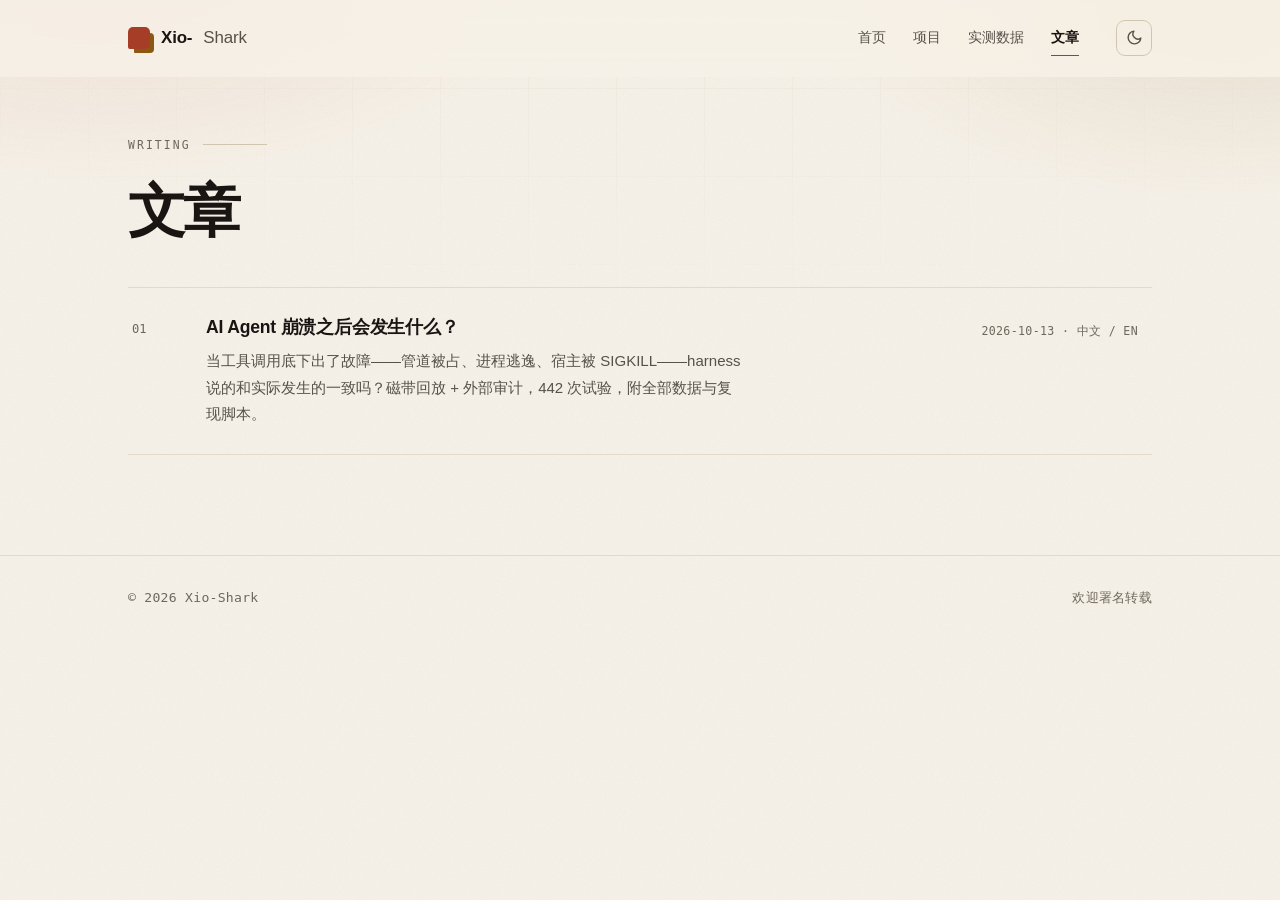
==== commit 92d1272f: "Refine palette rendering: sans display headings, paper grain, stronger hero nodes" ====
--- a/articles.html
+++ b/articles.html
@@ -16,6 +16,7 @@
 <script src="site.js" defer></script>
 </head>
 <body>
+<div class="grain" aria-hidden="true"></div>
 <a class="skip" href="#main">跳到正文</a>
 <header class="site" id="siteHeader"><div class="wrap">
   <a class="brand" href="index.html">Xio-<span>Shark</span></a>
--- a/style.css
+++ b/style.css
@@ -1,55 +1,63 @@
 /* ==========================================================================
    Xio-Shark — personal site
+   Warm paper / ink / terracotta. Editorial serif headings, sans body.
    Zero build, zero dependencies, zero external requests.
-   Light / dark follow the system and can be overridden per visitor.
    ========================================================================== */
 
 :root {
   color-scheme: light dark;
 
-  --bg:           light-dark(#fbfaf7, #08080a);
-  --bg-2:         light-dark(#f3f1ec, #0d0d10);
-  --surface:      light-dark(#ffffff, #121216);
-  --surface-2:    light-dark(#f7f5f1, #17171c);
-
-  --ink:          light-dark(#16171b, #ededf2);
-  --ink-2:        light-dark(#4e525b, #a6a9b4);
-  --ink-3:        light-dark(#6e737d, #9094a1);
-
-  --line:         light-dark(#e7e3db, #202027);
-  --line-2:       light-dark(#d6d1c7, #2e2e38);
-
-  --accent:       light-dark(#5346e0, #a99bff);
-  --accent-2:     light-dark(#0e7490, #5bd6e8);
-  --accent-soft:  light-dark(#eeecff, #191631);
-  --accent-line:  light-dark(#d9d4ff, #342d5e);
-  --on-accent:    light-dark(#ffffff, #0b0a12);
-
-  --ok:           light-dark(#0e7a5f, #4ed6a8);
-  --bad:          light-dark(#b3261e, #ff7b72);
-  --na:           light-dark(#646973, #8b909c);
-  --warn:         light-dark(#8a5b00, #e3b341);
-
-  --code-bg:      light-dark(#12121a, #0a0a0f);
-  --code-ink:     #d8dde8;
-  --code-line:    light-dark(#1f2030, #1c1c26);
-
-  --shadow-xs:    0 1px 2px light-dark(rgba(16, 18, 28, .06), rgba(0, 0, 0, .5));
-  --shadow-sm:    0 2px 10px -4px light-dark(rgba(16, 18, 28, .12), rgba(0, 0, 0, .6));
-  --shadow-md:    0 18px 40px -24px light-dark(rgba(16, 18, 28, .35), rgba(0, 0, 0, .8));
-
-  --r-xs: 7px;
-  --r-sm: 10px;
-  --r: 14px;
-  --r-lg: 20px;
-  --r-xl: 28px;
-
-  --wrap: 1120px;
-  --read: 748px;
+  --paper:         light-dark(#f7f2e9, #12100e);
+  --paper-2:       light-dark(#f1eade, #171412);
+  --surface:       light-dark(#fffdf8, #1c1815);
+  --surface-2:     light-dark(#f5efe4, #221d19);
+
+  --ink:           light-dark(#191512, #f3ece2);
+  --ink-2:         light-dark(#57514a, #b3aa9c);
+  --ink-3:         light-dark(#6e675d, #948c7f);
+
+  --rule:          light-dark(#e3d9c9, #2a2521);
+  --rule-2:        light-dark(#d2c5b0, #3a332d);
+
+  --accent:        light-dark(#a63d26, #f0956f);
+  --accent-ink:    light-dark(#8a3220, #f7b394);
+  --accent-soft:   light-dark(#f7e6dd, #2b1a14);
+  --accent-line:   light-dark(#e9cabb, #4a2a20);
+  --on-accent:     light-dark(#fffdf8, #17110e);
+
+  --ochre:         light-dark(#8a5a12, #d9a441);
+  --ochre-soft:    light-dark(#f6ead2, #2a2114);
+
+  --ok:            light-dark(#2f6b45, #8fd6a8);
+  --ok-bg:         light-dark(#e9f3ea, #16261c);
+  --bad:           light-dark(#a3301f, #ff8f7a);
+  --bad-bg:        light-dark(#fbeae6, #2b1613);
+  --na:            light-dark(#6a6459, #9a9285);
+  --na-bg:         light-dark(#f2efe9, #201d1a);
+  --warn:          light-dark(#8a5a12, #d9a441);
+
+  --code-bg:       light-dark(#1a1512, #0d0b0a);
+  --code-ink:      #ece3d6;
+  --code-line:     light-dark(#352b24, #292320);
+
+  --shadow-xs:     0 1px 2px light-dark(rgba(60, 40, 20, .06), rgba(0, 0, 0, .5));
+  --shadow-sm:     0 2px 12px -6px light-dark(rgba(60, 40, 20, .18), rgba(0, 0, 0, .65));
+  --shadow-md:     0 24px 48px -30px light-dark(rgba(60, 40, 20, .45), rgba(0, 0, 0, .85));
+
+  --r-xs: 6px;
+  --r-sm: 9px;
+  --r: 13px;
+  --r-lg: 18px;
+  --r-xl: 26px;
+
+  --wrap: 1080px;
+  --read: 720px;
 
   --mono: ui-monospace, "SF Mono", SFMono-Regular, Menlo, "Cascadia Mono", Consolas, monospace;
   --sans: -apple-system, BlinkMacSystemFont, "Inter", "Segoe UI", "PingFang SC",
     "Hiragino Sans GB", "Microsoft YaHei", "Noto Sans CJK SC", sans-serif;
+  --serif: "Songti SC", "Noto Serif CJK SC", "Source Han Serif SC", "Iowan Old Style",
+    "Palatino Linotype", Palatino, Georgia, "Times New Roman", serif;
 
   --ease: cubic-bezier(.22, .72, .24, 1);
 }
@@ -57,49 +65,42 @@
 :root[data-theme="light"] { color-scheme: light; }
 :root[data-theme="dark"]  { color-scheme: dark; }
 
-/* Fallback for engines without light-dark(): light palette by default … */
+/* Fallbacks for engines without light-dark() */
 @supports not (color: light-dark(#000, #fff)) {
   :root {
-    --bg: #fbfaf7; --bg-2: #f3f1ec; --surface: #ffffff; --surface-2: #f7f5f1;
-    --ink: #16171b; --ink-2: #4e525b; --ink-3: #6e737d;
-    --line: #e7e3db; --line-2: #d6d1c7;
-    --accent: #5346e0; --accent-2: #0e7490; --accent-soft: #eeecff;
-    --accent-line: #d9d4ff; --on-accent: #ffffff;
-    --ok: #0e7a5f; --bad: #b3261e; --na: #646973; --warn: #8a5b00;
-    --code-bg: #12121a; --code-line: #1f2030;
+    --paper: #f7f2e9; --paper-2: #f1eade; --surface: #fffdf8; --surface-2: #f5efe4;
+    --ink: #191512; --ink-2: #57514a; --ink-3: #6e675d;
+    --rule: #e3d9c9; --rule-2: #d2c5b0;
+    --accent: #a63d26; --accent-ink: #8a3220; --accent-soft: #f7e6dd;
+    --accent-line: #e9cabb; --on-accent: #fffdf8;
+    --ochre: #8a5a12; --ochre-soft: #f6ead2;
+    --ok: #2f6b45; --ok-bg: #e9f3ea; --bad: #a3301f; --bad-bg: #fbeae6;
+    --na: #6a6459; --na-bg: #f2efe9; --warn: #8a5a12;
+    --code-bg: #1a1512; --code-line: #352b24;
   }
-}
-
-/* … and dark when the visitor or their system prefers it. */
-@supports not (color: light-dark(#000, #fff)) {
   @media (prefers-color-scheme: dark) {
     :root {
-      --bg: #08080a; --bg-2: #0d0d10; --surface: #121216; --surface-2: #17171c;
-      --ink: #ededf2; --ink-2: #a6a9b4; --ink-3: #9094a1;
-      --line: #202027; --line-2: #2e2e38;
-      --accent: #a99bff; --accent-2: #5bd6e8; --accent-soft: #191631;
-      --accent-line: #342d5e; --on-accent: #0b0a12;
-      --ok: #4ed6a8; --bad: #ff7b72; --na: #8b909c; --warn: #e3b341;
-      --code-bg: #0a0a0f; --code-line: #1c1c26;
+      --paper: #12100e; --paper-2: #171412; --surface: #1c1815; --surface-2: #221d19;
+      --ink: #f3ece2; --ink-2: #b3aa9c; --ink-3: #948c7f;
+      --rule: #2a2521; --rule-2: #3a332d;
+      --accent: #f0956f; --accent-ink: #f7b394; --accent-soft: #2b1a14;
+      --accent-line: #4a2a20; --on-accent: #17110e;
+      --ochre: #d9a441; --ochre-soft: #2a2114;
+      --ok: #8fd6a8; --ok-bg: #16261c; --bad: #ff8f7a; --bad-bg: #2b1613;
+      --na: #9a9285; --na-bg: #201d1a; --warn: #d9a441;
+      --code-bg: #0d0b0a; --code-line: #292320;
     }
   }
   :root[data-theme="dark"] {
-    --bg: #08080a; --bg-2: #0d0d10; --surface: #121216; --surface-2: #17171c;
-    --ink: #ededf2; --ink-2: #a6a9b4; --ink-3: #9094a1;
-    --line: #202027; --line-2: #2e2e38;
-    --accent: #a99bff; --accent-2: #5bd6e8; --accent-soft: #191631;
-    --accent-line: #342d5e; --on-accent: #0b0a12;
-    --ok: #4ed6a8; --bad: #ff7b72; --na: #8b909c; --warn: #e3b341;
-    --code-bg: #0a0a0f; --code-line: #1c1c26;
-  }
-  :root[data-theme="light"] {
-    --bg: #fbfaf7; --bg-2: #f3f1ec; --surface: #ffffff; --surface-2: #f7f5f1;
-    --ink: #16171b; --ink-2: #4e525b; --ink-3: #6e737d;
-    --line: #e7e3db; --line-2: #d6d1c7;
-    --accent: #5346e0; --accent-2: #0e7490; --accent-soft: #eeecff;
-    --accent-line: #d9d4ff; --on-accent: #ffffff;
-    --ok: #0e7a5f; --bad: #b3261e; --na: #646973; --warn: #8a5b00;
-    --code-bg: #12121a; --code-line: #1f2030;
+    --paper: #12100e; --paper-2: #171412; --surface: #1c1815; --surface-2: #221d19;
+    --ink: #f3ece2; --ink-2: #b3aa9c; --ink-3: #948c7f;
+    --rule: #2a2521; --rule-2: #3a332d;
+    --accent: #f0956f; --accent-ink: #f7b394; --accent-soft: #2b1a14;
+    --accent-line: #4a2a20; --on-accent: #17110e;
+    --ochre: #d9a441; --ochre-soft: #2a2114;
+    --ok: #8fd6a8; --ok-bg: #16261c; --bad: #ff8f7a; --bad-bg: #2b1613;
+    --na: #9a9285; --na-bg: #201d1a; --warn: #d9a441;
+    --code-bg: #0d0b0a; --code-line: #292320;
   }
 }
 
@@ -115,16 +116,15 @@
   margin: 0;
   font-family: var(--sans);
   color: var(--ink);
-  background: var(--bg);
-  line-height: 1.75;
-  font-feature-settings: "kern" 1;
+  background: var(--paper);
+  line-height: 1.78;
   -webkit-font-smoothing: antialiased;
   text-rendering: optimizeLegibility;
-  transition: background-color .3s var(--ease), color .3s var(--ease);
+  transition: background-color .35s var(--ease), color .35s var(--ease);
   overflow-x: hidden;
 }
 
-/* ambient light + hairline grid */
+/* warm light + paper ruling */
 body::before {
   content: "";
   position: fixed;
@@ -132,8 +132,8 @@
   pointer-events: none;
   z-index: 0;
   background:
-    radial-gradient(56% 42% at 14% -8%, color-mix(in srgb, var(--accent) 13%, transparent), transparent 72%),
-    radial-gradient(44% 36% at 92% -4%, color-mix(in srgb, var(--accent-2) 10%, transparent), transparent 74%);
+    radial-gradient(52% 38% at 8% -6%, color-mix(in srgb, var(--accent) 10%, transparent), transparent 70%),
+    radial-gradient(46% 34% at 96% -2%, color-mix(in srgb, var(--ochre) 12%, transparent), transparent 72%);
 }
 
 body::after {
@@ -142,34 +142,39 @@
   inset: 0;
   pointer-events: none;
   z-index: 0;
+  opacity: .55;
+  background-image:
+    linear-gradient(to right, color-mix(in srgb, var(--rule) 70%, transparent) 1px, transparent 1px),
+    linear-gradient(to bottom, color-mix(in srgb, var(--rule) 70%, transparent) 1px, transparent 1px);
+  background-size: 88px 88px;
+  mask-image: radial-gradient(80% 46% at 50% 0%, #000 0%, transparent 76%);
+  -webkit-mask-image: radial-gradient(80% 46% at 50% 0%, #000 0%, transparent 76%);
+}
+:root[data-theme="dark"] body::after { opacity: .3; }
+@media (prefers-color-scheme: dark) { :root:not([data-theme="light"]) body::after { opacity: .3; } }
+
+/* fine paper grain */
+.grain {
+  position: fixed;
+  inset: 0;
+  z-index: 0;
+  pointer-events: none;
   opacity: .5;
-  background-image:
-    linear-gradient(to right, color-mix(in srgb, var(--line) 55%, transparent) 1px, transparent 1px),
-    linear-gradient(to bottom, color-mix(in srgb, var(--line) 55%, transparent) 1px, transparent 1px);
-  background-size: 72px 72px;
-  mask-image: radial-gradient(75% 55% at 50% 0%, #000 0%, transparent 78%);
-  -webkit-mask-image: radial-gradient(75% 55% at 50% 0%, #000 0%, transparent 78%);
-}
-:root[data-theme="dark"] body::after { opacity: .32; }
-@media (prefers-color-scheme: dark) { :root:not([data-theme="light"]) body::after { opacity: .32; } }
-
-/* headline gradient accent */
-.hero h1 em,
-.grad {
-  font-style: normal;
-  background: linear-gradient(100deg, var(--accent), var(--accent-2));
-  -webkit-background-clip: text;
-  background-clip: text;
-  color: transparent;
-}
-
-::selection { background: color-mix(in srgb, var(--accent) 30%, transparent); }
+  mix-blend-mode: multiply;
+  background-image: url("data:image/svg+xml,%3Csvg xmlns='http://www.w3.org/2000/svg' width='180' height='180'%3E%3Cfilter id='n'%3E%3CfeTurbulence type='fractalNoise' baseFrequency='.85' numOctaves='3' stitchTiles='stitch'/%3E%3CfeColorMatrix type='saturate' values='0'/%3E%3C/filter%3E%3Crect width='180' height='180' filter='url(%23n)' opacity='.16'/%3E%3C/svg%3E");
+}
+:root[data-theme="dark"] .grain { mix-blend-mode: screen; opacity: .22; }
+@media (prefers-color-scheme: dark) {
+  :root:not([data-theme="light"]) .grain { mix-blend-mode: screen; opacity: .22; }
+}
+
+::selection { background: color-mix(in srgb, var(--accent) 24%, transparent); }
 
 .wrap {
   width: 100%;
   max-width: var(--wrap);
   margin: 0 auto;
-  padding: 0 26px;
+  padding: 0 28px;
   position: relative;
   z-index: 1;
 }
@@ -180,12 +185,12 @@
   left: -9999px;
   top: 0;
   z-index: 200;
-  background: var(--accent);
-  color: var(--on-accent);
+  background: var(--ink);
+  color: var(--paper);
   padding: 10px 18px;
   border-radius: 0 0 var(--r-sm) 0;
   text-decoration: none;
-  font-size: .88rem;
+  font-size: .875rem;
 }
 .skip:focus { left: 0; }
 
@@ -194,108 +199,111 @@
   position: sticky;
   top: 0;
   z-index: 60;
-  padding: 16px 0;
-  background: color-mix(in srgb, var(--bg) 78%, transparent);
-  backdrop-filter: saturate(180%) blur(14px);
-  -webkit-backdrop-filter: saturate(180%) blur(14px);
+  padding: 18px 0;
+  background: color-mix(in srgb, var(--paper) 80%, transparent);
+  backdrop-filter: saturate(150%) blur(14px);
+  -webkit-backdrop-filter: saturate(150%) blur(14px);
   border-bottom: 1px solid transparent;
-  transition: padding .25s var(--ease), border-color .25s var(--ease), background-color .25s var(--ease);
+  transition: padding .28s var(--ease), border-color .28s var(--ease), background-color .28s var(--ease);
 }
 header.site.scrolled {
-  padding: 9px 0;
-  border-bottom-color: var(--line);
-  background: color-mix(in srgb, var(--bg) 90%, transparent);
-}
-
-header.site .wrap {
-  display: flex;
-  align-items: center;
-  gap: 16px;
-}
+  padding: 10px 0;
+  border-bottom-color: var(--rule);
+  background: color-mix(in srgb, var(--paper) 92%, transparent);
+}
+
+header.site .wrap { display: flex; align-items: center; gap: 18px; }
 
 .brand {
   display: inline-flex;
   align-items: center;
-  gap: 10px;
-  font-weight: 640;
-  font-size: .98rem;
-  letter-spacing: -.015em;
+  gap: 11px;
+  font-weight: 700;
+  letter-spacing: -.035em;
+  font-size: 1.06rem;
+  letter-spacing: -.01em;
   text-decoration: none;
   color: var(--ink);
   white-space: nowrap;
 }
 .brand::before {
   content: "";
-  width: 24px;
-  height: 24px;
-  border-radius: 7px;
-  background: linear-gradient(145deg, var(--accent), var(--accent-2));
-  box-shadow: 0 4px 14px -6px color-mix(in srgb, var(--accent) 70%, transparent);
-  clip-path: polygon(0 0, 100% 0, 100% 62%, 62% 100%, 0 100%);
-  transition: transform .3s var(--ease);
-}
-.brand:hover::before { transform: rotate(-8deg) scale(1.04); }
-.brand span { color: var(--accent); font-weight: 640; }
+  width: 22px;
+  height: 22px;
+  background: var(--accent);
+  border-radius: 5px 5px 5px 2px;
+  box-shadow: 5px 5px 0 -1px var(--ochre);
+  transition: transform .35s var(--ease), box-shadow .35s var(--ease);
+}
+.brand:hover::before { transform: translate(-2px, -2px); box-shadow: 7px 7px 0 -1px var(--ochre); }
+.brand span { color: var(--ink-2); font-weight: 400; }
 
 nav.site {
   display: flex;
   align-items: center;
-  gap: 2px;
+  gap: 1px;
   margin-left: auto;
-  padding: 3px;
-  border-radius: 999px;
-  border: 1px solid transparent;
-  transition: border-color .25s var(--ease), background-color .25s var(--ease);
 }
 nav.site a {
   position: relative;
   color: var(--ink-2);
   text-decoration: none;
   font-size: .9rem;
-  letter-spacing: -.01em;
-  padding: 6px 13px;
-  border-radius: 999px;
-  transition: color .18s var(--ease), background-color .18s var(--ease);
-}
-nav.site a:hover { color: var(--ink); background: color-mix(in srgb, var(--ink) 6%, transparent); }
-nav.site a.active {
-  color: var(--accent);
-  font-weight: 600;
-  background: var(--accent-soft);
-  box-shadow: inset 0 0 0 1px var(--accent-line);
-}
+  padding: 7px 13px;
+  transition: color .18s var(--ease);
+}
+nav.site a::after {
+  content: "";
+  position: absolute;
+  left: 13px;
+  right: 13px;
+  bottom: 2px;
+  height: 1px;
+  background: var(--accent);
+  transform: scaleX(0);
+  transform-origin: left;
+  transition: transform .25s var(--ease);
+}
+nav.site a:hover { color: var(--ink); }
+nav.site a:hover::after { transform: scaleX(1); }
+nav.site a.active { color: var(--ink); font-weight: 600; }
+nav.site a.active::after { transform: scaleX(1); }
 
 .nav-toggle,
 .theme-toggle {
   appearance: none;
   display: none;
-  background: var(--surface);
-  border: 1px solid var(--line);
+  background: transparent;
+  border: 1px solid var(--rule-2);
   color: var(--ink-2);
   border-radius: var(--r-sm);
-  width: 38px;
-  height: 38px;
+  width: 36px;
+  height: 36px;
   padding: 0;
   cursor: pointer;
   align-items: center;
   justify-content: center;
-  transition: color .18s var(--ease), border-color .18s var(--ease), transform .18s var(--ease), background-color .18s var(--ease);
+  transition: color .18s var(--ease), border-color .18s var(--ease), transform .18s var(--ease);
 }
 .nav-toggle:hover,
 .theme-toggle:hover { color: var(--accent); border-color: var(--accent-line); }
 .nav-toggle:active,
 .theme-toggle:active { transform: scale(.94); }
 
-.theme-toggle { display: inline-flex; margin-left: 6px; }
-.theme-toggle svg { width: 17px; height: 17px; position: absolute; transition: opacity .25s var(--ease), transform .4s var(--ease); }
-.theme-toggle { position: relative; }
-.theme-toggle .i-sun { opacity: 0; transform: rotate(-60deg) scale(.6); }
+.theme-toggle { display: inline-flex; margin-left: 6px; position: relative; }
+.theme-toggle svg {
+  width: 17px;
+  height: 17px;
+  position: absolute;
+  transition: opacity .25s var(--ease), transform .45s var(--ease);
+}
+.theme-toggle .i-sun { opacity: 0; transform: rotate(-70deg) scale(.6); }
 .theme-toggle .i-moon { opacity: 1; transform: none; }
 :root[data-theme="dark"] .theme-toggle .i-sun { opacity: 1; transform: none; }
-:root[data-theme="dark"] .theme-toggle .i-moon { opacity: 0; transform: rotate(60deg) scale(.6); }
+:root[data-theme="dark"] .theme-toggle .i-moon { opacity: 0; transform: rotate(70deg) scale(.6); }
 @media (prefers-color-scheme: dark) {
   :root:not([data-theme="light"]) .theme-toggle .i-sun { opacity: 1; transform: none; }
-  :root:not([data-theme="light"]) .theme-toggle .i-moon { opacity: 0; transform: rotate(60deg) scale(.6); }
+  :root:not([data-theme="light"]) .theme-toggle .i-moon { opacity: 0; transform: rotate(70deg) scale(.6); }
 }
 
 /* ---------- reading progress ---------- */
@@ -305,50 +313,54 @@
   left: 0;
   height: 2px;
   width: 0;
-  background: linear-gradient(90deg, var(--accent), var(--accent-2));
+  background: var(--accent);
   z-index: 80;
   opacity: 0;
   transition: opacity .4s var(--ease);
 }
 .progress.on { opacity: 1; }
 
-/* ---------- layout ---------- */
-main { padding: 0 0 96px; position: relative; z-index: 1; }
+/* ---------- typography ---------- */
+main { padding: 0 0 100px; position: relative; z-index: 1; }
+
+h1, h2 {
+  font-family: var(--sans);
+  font-weight: 720;
+}
 
 h1 {
-  font-size: clamp(2.15rem, 5.4vw, 3.5rem);
-  line-height: 1.08;
-  letter-spacing: -.035em;
-  font-weight: 700;
-  margin: 0 0 18px;
+  font-size: clamp(2.35rem, 5.4vw, 3.6rem);
+  line-height: 1.12;
+  letter-spacing: -.045em;
+  margin: 0 0 22px;
   text-wrap: balance;
 }
 h2 {
-  font-size: clamp(1.3rem, 2.4vw, 1.62rem);
-  line-height: 1.3;
-  letter-spacing: -.022em;
-  font-weight: 660;
-  margin: 64px 0 16px;
-  padding-top: 22px;
-  border-top: 1px solid var(--line);
-  scroll-margin-top: 92px;
+  font-size: clamp(1.32rem, 2.3vw, 1.6rem);
+  line-height: 1.34;
+  letter-spacing: -.03em;
+  margin: 62px 0 14px;
+  padding-top: 18px;
+  border-top: 1px solid var(--rule);
+  scroll-margin-top: 96px;
   text-wrap: balance;
 }
 h3 {
-  font-size: 1.06rem;
-  line-height: 1.45;
-  letter-spacing: -.012em;
+  font-family: var(--sans);
+  font-size: 1.03rem;
+  line-height: 1.5;
+  letter-spacing: -.008em;
   font-weight: 640;
   margin: 34px 0 10px;
-  scroll-margin-top: 92px;
-}
-p { margin: 14px 0; text-wrap: pretty; }
+  scroll-margin-top: 96px;
+}
+p { margin: 15px 0; text-wrap: pretty; }
 li { margin: 7px 0; text-wrap: pretty; }
-ul, ol { padding-left: 1.25em; }
+ul, ol { padding-left: 1.2em; }
 
 a {
-  color: var(--accent);
-  text-decoration-color: color-mix(in srgb, var(--accent) 40%, transparent);
+  color: var(--accent-ink);
+  text-decoration-color: color-mix(in srgb, var(--accent) 45%, transparent);
   text-underline-offset: 3px;
   transition: text-decoration-color .2s var(--ease), color .2s var(--ease);
 }
@@ -357,183 +369,158 @@
 :focus-visible {
   outline: 2px solid var(--accent);
   outline-offset: 3px;
-  border-radius: 5px;
+  border-radius: 4px;
 }
 
 strong { font-weight: 640; color: var(--ink); }
 
-.sub { color: var(--ink-2); font-size: 1.02rem; max-width: 62ch; }
-.muted { color: var(--ink-2); font-size: .875rem; }
+.sub { color: var(--ink-2); font-size: 1.015rem; max-width: 62ch; }
+.muted { color: var(--ink-2); font-size: .865rem; }
 .lede {
-  font-size: clamp(1.06rem, 1.5vw, 1.2rem);
-  line-height: 1.65;
+  font-size: clamp(1.08rem, 1.55vw, 1.22rem);
+  line-height: 1.7;
   color: var(--ink-2);
-  max-width: 56ch;
+  max-width: 50ch;
 }
 
 .eyebrow {
+  display: flex;
+  align-items: center;
+  gap: 12px;
+  font-family: var(--mono);
+  font-size: .715rem;
+  letter-spacing: .18em;
+  text-transform: uppercase;
+  color: var(--ink-3);
+  margin: 0 0 24px;
+}
+.eyebrow::after {
+  content: "";
+  flex: 0 0 64px;
+  height: 1px;
+  background: var(--rule-2);
+}
+
+/* ---------- hero ---------- */
+.hero { position: relative; padding: 68px 0 0; }
+.hero-grid {
+  display: grid;
+  grid-template-columns: minmax(0, 1.05fr) minmax(0, .95fr);
+  gap: 60px;
+  align-items: center;
+}
+.hero h1 em,
+.grad { font-style: normal; color: var(--accent); }
+
+.hero-actions { display: flex; flex-wrap: wrap; gap: 10px; margin-top: 32px; }
+.btn {
   display: inline-flex;
   align-items: center;
   gap: 9px;
-  font-family: var(--mono);
-  font-size: .72rem;
-  letter-spacing: .14em;
-  text-transform: uppercase;
-  color: var(--ink-3);
-  margin: 0 0 22px;
-}
-.eyebrow::before {
-  content: "";
-  width: 6px;
-  height: 6px;
-  border-radius: 50%;
-  background: var(--accent);
-  box-shadow: 0 0 0 4px color-mix(in srgb, var(--accent) 16%, transparent);
-}
-
-/* ---------- hero ---------- */
-.hero {
-  position: relative;
-  padding: 74px 0 8px;
-}
-.hero-grid {
-  display: grid;
-  grid-template-columns: minmax(0, 1.02fr) minmax(0, .98fr);
-  gap: 56px;
-  align-items: center;
-}
-.hero-actions {
-  display: flex;
-  flex-wrap: wrap;
-  gap: 10px;
-  margin-top: 30px;
-}
-.btn {
-  display: inline-flex;
-  align-items: center;
-  gap: 8px;
-  font-size: .92rem;
+  font-size: .905rem;
   font-weight: 560;
-  letter-spacing: -.01em;
-  padding: 10px 18px;
-  border-radius: 999px;
+  padding: 11px 20px;
+  border-radius: var(--r-sm);
   text-decoration: none;
-  border: 1px solid var(--line-2);
+  border: 1px solid var(--ink);
   color: var(--ink);
-  background: var(--surface);
-  box-shadow: var(--shadow-xs);
-  transition: transform .2s var(--ease), border-color .2s var(--ease), background-color .2s var(--ease), box-shadow .2s var(--ease);
-}
-.btn:hover {
-  transform: translateY(-1px);
-  border-color: var(--accent-line);
-  box-shadow: var(--shadow-sm);
-  text-decoration: none;
-}
+  background: transparent;
+  transition: transform .2s var(--ease), background-color .2s var(--ease),
+              color .2s var(--ease), border-color .2s var(--ease);
+}
+.btn:hover { transform: translateY(-2px); text-decoration: none; }
 .btn svg { width: 15px; height: 15px; transition: transform .25s var(--ease); }
 .btn:hover svg { transform: translateX(3px); }
-.btn.primary {
-  background: var(--ink);
-  color: var(--bg);
-  border-color: var(--ink);
-}
-.btn.primary svg { color: currentColor; }
+.btn.primary { background: var(--ink); color: var(--paper); }
+.btn.primary:hover { background: var(--accent); border-color: var(--accent); color: var(--on-accent); }
+.btn:not(.primary):hover { border-color: var(--accent); color: var(--accent-ink); }
 
 /* hero visual */
 .hero-visual {
   position: relative;
-  aspect-ratio: 1 / .92;
+  aspect-ratio: 1 / .94;
+  border: 1px solid var(--rule);
   border-radius: var(--r-xl);
-  border: 1px solid var(--line);
   background:
-    radial-gradient(70% 60% at 50% 0%, color-mix(in srgb, var(--accent) 12%, transparent), transparent 70%),
+    radial-gradient(72% 62% at 50% 0%, color-mix(in srgb, var(--accent) 9%, transparent), transparent 72%),
     var(--surface);
   overflow: hidden;
   box-shadow: var(--shadow-md);
+  transition: transform .5s var(--ease);
 }
 .hero-visual::after {
   content: "";
   position: absolute;
   inset: 0;
   background-image:
-    linear-gradient(to right, color-mix(in srgb, var(--line-2) 60%, transparent) 1px, transparent 1px),
-    linear-gradient(to bottom, color-mix(in srgb, var(--line-2) 60%, transparent) 1px, transparent 1px);
-  background-size: 34px 34px;
-  mask-image: radial-gradient(70% 70% at 50% 45%, #000 20%, transparent 82%);
-  -webkit-mask-image: radial-gradient(70% 70% at 50% 45%, #000 20%, transparent 82%);
-  opacity: .55;
+    linear-gradient(to right, color-mix(in srgb, var(--rule-2) 55%, transparent) 1px, transparent 1px),
+    linear-gradient(to bottom, color-mix(in srgb, var(--rule-2) 55%, transparent) 1px, transparent 1px);
+  background-size: 30px 30px;
+  mask-image: radial-gradient(68% 68% at 50% 46%, #000 18%, transparent 80%);
+  -webkit-mask-image: radial-gradient(68% 68% at 50% 46%, #000 18%, transparent 80%);
+  opacity: .6;
   pointer-events: none;
 }
 .hero-visual svg { position: relative; z-index: 1; width: 100%; height: 100%; display: block; }
 
-.hero-visual svg { color: var(--accent); }
 svg .tree-edge {
   fill: none;
-  stroke: color-mix(in srgb, var(--accent) 45%, transparent);
-  stroke-width: 1.4;
+  stroke: color-mix(in srgb, var(--accent) 55%, transparent);
+  stroke-width: 1.3;
   stroke-dasharray: 240;
   stroke-dashoffset: 240;
-  animation: draw 1.6s var(--ease) forwards;
-}
-.hero-visual .tree-node { fill: var(--surface-2); stroke: var(--line-2); }
-.hero-visual .tree-leaf { fill: var(--accent-2); }
+  animation: draw 1.5s var(--ease) forwards;
+}
 .hero-visual .tree-root { fill: var(--accent); }
-
-.tree-dot { opacity: 0; animation: pop .5s var(--ease) forwards; transform-box: fill-box; transform-origin: center; }
-.tree-pulse { transform-box: fill-box; transform-origin: center; animation: pulse 3.2s ease-in-out infinite; }
-.edge-1 { animation-delay: .15s; }
-.edge-2 { animation-delay: .3s; }
-.edge-3 { animation-delay: .45s; }
-.edge-4 { animation-delay: .6s; }
-.edge-5 { animation-delay: .75s; }
-.edge-6 { animation-delay: .9s; }
-.edge-7 { animation-delay: 1.05s; }
-.edge-8 { animation-delay: 1.2s; }
-.dot-1 { animation-delay: .1s; }
-.dot-2 { animation-delay: .3s; }
-.dot-3 { animation-delay: .45s; }
-.dot-4 { animation-delay: .6s; }
-.dot-5 { animation-delay: .75s; }
-.dot-6 { animation-delay: .9s; }
-.dot-7 { animation-delay: 1.05s; }
-.dot-8 { animation-delay: 1.2s; }
-.dot-9 { animation-delay: 1.35s; }
-.dot-reap { stroke-dasharray: 3 4; }
+.hero-visual .tree-node { fill: var(--surface-2); stroke: var(--accent); stroke-width: 1.6; stroke-opacity: .7; }
+.hero-visual .tree-leaf { fill: var(--ochre); }
+.hero-visual .tree-halo { fill: var(--accent); opacity: .1; }
+
+.tree-dot { opacity: 0; animation: pop .55s var(--ease) forwards; transform-box: fill-box; transform-origin: center; }
+.tree-pulse { transform-box: fill-box; transform-origin: center; animation: pulse 3.6s ease-in-out infinite; }
+
+.edge-1 { animation-delay: .12s; }
+.edge-2 { animation-delay: .26s; }
+.edge-3 { animation-delay: .4s; }
+.edge-4 { animation-delay: .54s; }
+.edge-5 { animation-delay: .68s; }
+.edge-6 { animation-delay: .82s; }
+.edge-7 { animation-delay: .96s; }
+.edge-8 { animation-delay: 1.1s; }
+.dot-1 { animation-delay: .08s; }
+.dot-2, .dot-3, .dot-4 { animation-delay: .42s; }
+.dot-5, .dot-6, .dot-7, .dot-8 { animation-delay: .78s; }
+.dot-9 { animation-delay: 1.2s; }
 
 @keyframes draw { to { stroke-dashoffset: 0; } }
-@keyframes pop { from { opacity: 0; transform: scale(.4); } to { opacity: 1; transform: none; } }
-@keyframes pulse {
-  0%, 100% { opacity: .18; transform: scale(1); }
-  50%      { opacity: .55; transform: scale(1.25); }
-}
+@keyframes pop { from { opacity: 0; transform: scale(.5); } to { opacity: 1; transform: none; } }
+@keyframes pulse { 0%, 100% { opacity: .06; transform: scale(1); } 50% { opacity: .14; transform: scale(1.22); } }
 
 /* ---------- stats ---------- */
 .stats {
   display: grid;
   grid-template-columns: repeat(4, minmax(0, 1fr));
   gap: 1px;
-  margin: 58px 0 0;
-  background: var(--line);
-  border-block: 1px solid var(--line);
-}
-.stat {
-  background: var(--bg);
-  padding: 22px 20px 20px;
-}
+  margin: 62px 0 0;
+  background: var(--rule);
+  border-block: 1px solid var(--rule);
+}
+.stat { background: var(--paper); padding: 24px 20px 22px; }
 .stat b {
   display: block;
-  font-size: clamp(1.5rem, 2.6vw, 1.95rem);
-  font-weight: 660;
-  letter-spacing: -.03em;
-  line-height: 1.1;
+  font-size: clamp(1.65rem, 2.8vw, 2.15rem);
+  font-weight: 720;
+  letter-spacing: -.045em;
+  line-height: 1;
   font-variant-numeric: tabular-nums;
+  color: var(--ink);
 }
 .stat span {
   display: block;
-  margin-top: 6px;
-  font-size: .8rem;
+  margin-top: 8px;
+  font-size: .785rem;
   color: var(--ink-3);
-  letter-spacing: .01em;
+  letter-spacing: .02em;
 }
 
 /* ---------- section head ---------- */
@@ -544,22 +531,27 @@
   gap: 20px;
   flex-wrap: wrap;
 }
-.section-head h2 { border: 0; padding: 0; margin: 64px 0 6px; }
-.section-head .muted { font-family: var(--mono); font-size: .76rem; letter-spacing: .1em; text-transform: uppercase; }
+.section-head h2 { border: 0; padding: 0; margin: 66px 0 4px; }
+.section-head .muted {
+  font-family: var(--mono);
+  font-size: .72rem;
+  letter-spacing: .14em;
+  text-transform: uppercase;
+}
 
 /* ---------- work list ---------- */
-.work { margin: 26px 0 0; border-top: 1px solid var(--line); }
+.work { margin: 22px 0 0; border-top: 1px solid var(--rule); }
 .work-item {
   display: grid;
-  grid-template-columns: 56px minmax(0, 1fr) auto;
-  gap: 20px;
+  grid-template-columns: 52px minmax(0, 1fr) auto;
+  gap: 22px;
   align-items: start;
-  padding: 24px 14px 24px 6px;
-  border-bottom: 1px solid var(--line);
+  padding: 26px 14px 26px 4px;
+  border-bottom: 1px solid var(--rule);
   text-decoration: none;
   color: inherit;
-  transition: background-color .2s var(--ease), padding-left .25s var(--ease);
   position: relative;
+  transition: background-color .2s var(--ease), padding-left .28s var(--ease);
 }
 .work-item::before {
   content: "";
@@ -577,47 +569,48 @@
 .work-item:hover::before { transform: scaleY(1); }
 .work-idx {
   font-family: var(--mono);
-  font-size: .78rem;
+  font-size: .755rem;
   color: var(--ink-3);
-  padding-top: 4px;
+  padding-top: 5px;
   font-variant-numeric: tabular-nums;
 }
-.work-body h3 { margin: 0 0 6px; font-size: 1.12rem; }
-.work-body p { margin: 0; color: var(--ink-2); font-size: .95rem; max-width: 66ch; }
+.work-body h3 { margin: 0 0 7px; font-size: 1.1rem; letter-spacing: -.012em; }
+.work-body p { margin: 0; color: var(--ink-2); font-size: .94rem; max-width: 64ch; }
 .work-meta {
   font-family: var(--mono);
-  font-size: .74rem;
+  font-size: .725rem;
   color: var(--ink-3);
-  padding-top: 6px;
+  padding-top: 7px;
   white-space: nowrap;
-  letter-spacing: .02em;
+  letter-spacing: .03em;
 }
 
 /* ---------- cards ---------- */
 .cardrow {
   display: grid;
-  grid-template-columns: repeat(auto-fit, minmax(250px, 1fr));
-  gap: 16px;
+  grid-template-columns: repeat(auto-fit, minmax(248px, 1fr));
+  gap: 14px;
   margin-top: 26px;
 }
 .card {
   position: relative;
   display: flex;
   flex-direction: column;
-  border: 1px solid var(--line);
+  border: 1px solid var(--rule);
   border-radius: var(--r-lg);
   padding: 24px 24px 20px;
   text-decoration: none;
   color: var(--ink);
   background: var(--surface);
   overflow: hidden;
-  transition: transform .25s var(--ease), border-color .25s var(--ease), box-shadow .25s var(--ease);
+  transition: transform .28s var(--ease), border-color .28s var(--ease), box-shadow .28s var(--ease);
 }
 .card::after {
   content: "";
   position: absolute;
   inset: 0;
-  background: radial-gradient(120% 80% at 50% -20%, color-mix(in srgb, var(--accent) 12%, transparent), transparent 60%);
+  background: radial-gradient(340px circle at var(--mx, 50%) var(--my, 0%),
+    color-mix(in srgb, var(--accent) 9%, transparent), transparent 70%);
   opacity: 0;
   transition: opacity .3s var(--ease);
   pointer-events: none;
@@ -629,33 +622,39 @@
 }
 .card:hover::after { opacity: 1; }
 .card h3 {
-  margin: 0 0 8px;
-  font-size: 1rem;
+  margin: 0 0 9px;
+  font-size: .985rem;
   color: var(--ink);
   display: flex;
   align-items: center;
-  gap: 6px;
-}
-.card h3 .arrow { color: var(--accent); transition: transform .25s var(--ease); display: inline-flex; }
+  gap: 7px;
+}
+.card h3 .arrow { color: var(--accent); display: inline-flex; transition: transform .28s var(--ease); }
 .card:hover h3 .arrow { transform: translateX(4px); }
-.card p { margin: 0; color: var(--ink-2); font-size: .925rem; line-height: 1.65; }
-.card .muted { margin-top: auto; padding-top: 16px; font-family: var(--mono); font-size: .73rem; letter-spacing: .04em; }
+.card p { margin: 0; color: var(--ink-2); font-size: .91rem; line-height: 1.68; }
+.card .muted {
+  margin-top: auto;
+  padding-top: 18px;
+  font-family: var(--mono);
+  font-size: .715rem;
+  letter-spacing: .05em;
+  color: var(--ink-3);
+}
 
 /* ---------- tags ---------- */
-.hero-meta { display: flex; gap: 8px; flex-wrap: wrap; margin: 22px 0 4px; }
+.hero-meta { display: flex; gap: 8px; flex-wrap: wrap; margin: 24px 0 4px; }
 .tag {
   display: inline-flex;
   align-items: center;
-  gap: 7px;
-  font-size: .79rem;
+  gap: 8px;
+  font-size: .775rem;
   font-family: var(--mono);
-  letter-spacing: .02em;
-  color: var(--accent);
-  background: var(--accent-soft);
-  border: 1px solid var(--accent-line);
+  letter-spacing: .015em;
+  color: var(--ochre);
+  background: var(--ochre-soft);
   border-radius: 999px;
-  padding: 4px 12px;
-  transition: transform .2s var(--ease), box-shadow .2s var(--ease);
+  padding: 4px 13px;
+  transition: transform .2s var(--ease);
 }
 .tag::before {
   content: "";
@@ -664,41 +663,39 @@
   border-radius: 50%;
   background: currentColor;
 }
-.tag:hover { transform: translateY(-1px); box-shadow: var(--shadow-xs); }
+.tag:hover { transform: translateY(-1px); }
 
 /* ---------- tables ---------- */
 .table-scroll {
   overflow-x: auto;
   margin: 22px 0;
-  border: 1px solid var(--line);
+  border: 1px solid var(--rule);
   border-radius: var(--r);
   background: var(--surface);
-  box-shadow: var(--shadow-xs);
   -webkit-overflow-scrolling: touch;
 }
 .table-scroll::-webkit-scrollbar { height: 9px; }
-.table-scroll::-webkit-scrollbar-thumb { background: var(--line-2); border-radius: 999px; }
-.table-scroll::-webkit-scrollbar-track { background: transparent; }
+.table-scroll::-webkit-scrollbar-thumb { background: var(--rule-2); border-radius: 999px; }
 
 table {
   border-collapse: separate;
   border-spacing: 0;
   width: 100%;
   margin: 0;
-  font-size: .865rem;
+  font-size: .86rem;
   font-variant-numeric: tabular-nums;
 }
 th, td {
   padding: 10px 14px;
   text-align: left;
   vertical-align: top;
-  border-bottom: 1px solid var(--line);
+  border-bottom: 1px solid var(--rule);
 }
 th {
   background: var(--surface-2);
   font-weight: 600;
-  font-size: .78rem;
-  letter-spacing: .03em;
+  font-size: .765rem;
+  letter-spacing: .04em;
   color: var(--ink-2);
   white-space: nowrap;
   position: sticky;
@@ -707,13 +704,13 @@
 }
 tbody tr:last-child td { border-bottom: 0; }
 tbody tr { transition: background-color .16s var(--ease); }
-tbody tr:hover td { background: color-mix(in srgb, var(--accent) 5%, transparent); }
+tbody tr:hover td { background: color-mix(in srgb, var(--accent) 4%, transparent); }
 td.num, th.num { text-align: right; font-variant-numeric: tabular-nums; }
 
-td.ok, td.bad, td.na { white-space: nowrap; font-weight: 560; font-size: .84rem; }
-td.ok  { background: light-dark(#e6f6ef, #10231d); }
-td.bad { background: light-dark(#fbeae8, #291413); }
-td.na  { background: light-dark(#f3f3f5, #191920); color: var(--na); font-weight: 400; }
+td.ok, td.bad, td.na { white-space: nowrap; font-weight: 560; font-size: .835rem; }
+td.ok  { color: var(--ok);  background: var(--ok-bg); }
+td.bad { color: var(--bad); background: var(--bad-bg); }
+td.na  { color: var(--na);  background: var(--na-bg); font-weight: 400; }
 .ok { color: var(--ok); }
 .bad { color: var(--bad); }
 .na { color: var(--na); }
@@ -727,17 +724,16 @@
   border-radius: var(--r);
   padding: 18px 20px;
   overflow-x: auto;
-  font-size: .85rem;
-  line-height: 1.68;
-  box-shadow: var(--shadow-sm);
+  font-size: .845rem;
+  line-height: 1.7;
   margin: 20px 0;
 }
 code { font-family: var(--mono); font-size: .9em; }
 p code, li code, td code, th code, .callout code {
   background: color-mix(in srgb, var(--ink) 6%, transparent);
-  border: 1px solid var(--line);
+  border: 1px solid var(--rule);
   padding: 1px 6px;
-  border-radius: 6px;
+  border-radius: 5px;
   font-size: .85em;
   color: var(--ink);
   white-space: nowrap;
@@ -749,29 +745,29 @@
   top: 9px;
   right: 9px;
   font-family: var(--mono);
-  font-size: .72rem;
-  color: #9aa4b8;
-  background: rgba(255, 255, 255, .06);
-  border: 1px solid rgba(255, 255, 255, .12);
-  border-radius: 7px;
+  font-size: .71rem;
+  color: #b7a894;
+  background: rgba(255, 255, 255, .05);
+  border: 1px solid rgba(255, 255, 255, .13);
+  border-radius: 6px;
   padding: 4px 10px;
   cursor: pointer;
   opacity: 0;
   transition: opacity .2s var(--ease), color .2s var(--ease), background-color .2s var(--ease);
 }
 pre:hover .copy-btn, .copy-btn:focus-visible { opacity: 1; }
-.copy-btn:hover { color: #fff; background: rgba(255, 255, 255, .15); }
-.copy-btn.done { color: #6ee7a8; border-color: rgba(110, 231, 168, .45); }
+.copy-btn:hover { color: #fff; background: rgba(255, 255, 255, .14); }
+.copy-btn.done { color: #9fe0b4; border-color: rgba(159, 224, 180, .45); }
 
 /* ---------- callouts ---------- */
 .callout {
   position: relative;
-  border: 1px solid var(--line);
+  border: 1px solid var(--rule);
   border-radius: var(--r);
   background: var(--surface-2);
-  padding: 18px 22px 18px 24px;
-  margin: 24px 0;
-  font-size: .94rem;
+  padding: 20px 24px 20px 26px;
+  margin: 26px 0;
+  font-size: .935rem;
   color: var(--ink-2);
 }
 .callout::before {
@@ -780,9 +776,8 @@
   left: 0;
   top: 14px;
   bottom: 14px;
-  width: 3px;
-  border-radius: 999px;
-  background: var(--accent);
+  width: 2px;
+  background: var(--ochre);
 }
 .callout.warn::before { background: var(--warn); }
 .callout > strong:first-child { color: var(--ink); }
@@ -793,103 +788,99 @@
 
 /* ---------- project cards ---------- */
 .proj {
-  border: 1px solid var(--line);
+  border: 1px solid var(--rule);
   border-radius: var(--r-lg);
-  padding: 26px 28px;
-  margin: 22px 0;
+  padding: 28px 30px;
+  margin: 20px 0;
   background: var(--surface);
-  box-shadow: var(--shadow-xs);
-  transition: border-color .25s var(--ease), box-shadow .25s var(--ease), transform .25s var(--ease);
-}
-.proj:hover { border-color: var(--accent-line); box-shadow: var(--shadow-md); }
-.proj h3 { margin: 0 0 10px; font-size: 1.16rem; line-height: 1.4; }
+  transition: border-color .25s var(--ease), box-shadow .25s var(--ease);
+}
+.proj:hover { border-color: var(--accent-line); box-shadow: var(--shadow-sm); }
+.proj h3 { margin: 0 0 12px; font-size: 1.14rem; line-height: 1.45; }
 .proj h3 a { color: var(--ink); text-decoration: none; }
-.proj h3 a:hover { color: var(--accent); }
+.proj h3 a:hover { color: var(--accent-ink); }
 .proj p { color: var(--ink-2); }
 .proj .stack {
   display: inline-block;
   color: var(--ink-2);
-  font-size: .755rem;
+  font-size: .745rem;
   font-family: var(--mono);
-  letter-spacing: .02em;
+  letter-spacing: .015em;
   background: var(--surface-2);
-  border: 1px solid var(--line);
-  border-radius: 999px;
-  padding: 4px 12px;
-  margin: 0 0 14px;
+  border-radius: var(--r-xs);
+  padding: 4px 10px;
+  margin: 0 0 16px;
 }
 
 /* ---------- page head ---------- */
-.page-head { padding: 56px 0 8px; }
-.page-head h1 { margin-bottom: 14px; }
+.page-head { padding: 58px 0 6px; }
+.page-head h1 { margin-bottom: 16px; }
 
 /* ---------- toc ---------- */
 .toc {
   position: relative;
-  border: 1px solid var(--line);
-  border-radius: var(--r);
-  background: var(--surface);
-  padding: 18px 22px;
-  font-size: .92rem;
-  margin: 30px 0;
+  border-left: 2px solid var(--rule-2);
+  padding: 4px 0 4px 22px;
+  font-size: .91rem;
+  margin: 32px 0;
 }
 .toc > strong {
   display: block;
   font-family: var(--mono);
-  font-size: .72rem;
-  letter-spacing: .14em;
+  font-size: .7rem;
+  letter-spacing: .16em;
   text-transform: uppercase;
   color: var(--ink-3);
   margin-bottom: 10px;
   font-weight: 500;
 }
-.toc ol { margin: 0; padding-left: 20px; }
+.toc ol { margin: 0; padding-left: 18px; }
 .toc li { margin: 6px 0; }
 .toc a {
   color: var(--ink-2);
   text-decoration: none;
   transition: color .18s var(--ease), padding-left .18s var(--ease);
 }
-.toc a:hover, .toc a.active { color: var(--accent); padding-left: 4px; }
+.toc a:hover, .toc a.active { color: var(--accent-ink); padding-left: 4px; }
 
 /* ---------- article ---------- */
 .article-body { max-width: var(--read); }
-.article-body > h1 { font-size: clamp(1.85rem, 4vw, 2.6rem); }
-.article-body h2 { margin-top: 56px; }
+.article-body > h1 { font-size: clamp(1.9rem, 4vw, 2.6rem); line-height: 1.18; letter-spacing: -.04em; }
+.article-body h2 { margin-top: 58px; }
 .article-body h3 { margin-top: 32px; }
-.article-body .toc { margin: 30px 0 34px; }
 .article-body p, .article-body li { font-size: 1.005rem; }
+.article-body .lede { max-width: none; }
 
 /* ---------- footer ---------- */
 footer.site {
-  border-top: 1px solid var(--line);
-  padding: 30px 0 46px;
+  border-top: 1px solid var(--rule);
+  padding: 30px 0 48px;
   color: var(--ink-3);
-  font-size: .833rem;
+  font-size: .82rem;
   position: relative;
   z-index: 1;
   font-family: var(--mono);
-  letter-spacing: .01em;
+  letter-spacing: .02em;
 }
 footer.site .wrap { display: flex; justify-content: space-between; gap: 16px; flex-wrap: wrap; }
 footer.site a { color: var(--ink-2); text-decoration: none; }
-footer.site a:hover { color: var(--accent); }
+footer.site a:hover { color: var(--accent-ink); }
 
 /* ---------- back to top ---------- */
 .to-top {
   position: fixed;
   right: 24px;
   bottom: 24px;
-  width: 44px;
-  height: 44px;
+  width: 42px;
+  height: 42px;
   border-radius: 50%;
   display: inline-flex;
   align-items: center;
   justify-content: center;
-  background: color-mix(in srgb, var(--surface) 88%, transparent);
-  border: 1px solid var(--line-2);
+  background: color-mix(in srgb, var(--surface) 90%, transparent);
+  border: 1px solid var(--rule-2);
   color: var(--ink-2);
-  box-shadow: var(--shadow-md);
+  box-shadow: var(--shadow-sm);
   backdrop-filter: blur(10px);
   -webkit-backdrop-filter: blur(10px);
   cursor: pointer;
@@ -906,9 +897,9 @@
 /* ---------- reveal motion ---------- */
 .reveal {
   opacity: 0;
-  transform: translateY(16px);
-  transition: opacity .72s var(--ease), transform .72s var(--ease);
-  transition-delay: calc(var(--i, 0) * 70ms);
+  transform: translateY(14px);
+  transition: opacity .7s var(--ease), transform .7s var(--ease);
+  transition-delay: calc(var(--i, 0) * 65ms);
 }
 .reveal.in { opacity: 1; transform: none; }
 
@@ -920,48 +911,47 @@
 
 /* ---------- responsive ---------- */
 @media (max-width: 900px) {
-  .hero-grid { grid-template-columns: minmax(0, 1fr); gap: 40px; }
-  .hero-visual { aspect-ratio: 16 / 10; max-width: 560px; }
+  .hero-grid { grid-template-columns: minmax(0, 1fr); gap: 44px; }
+  .hero-visual { aspect-ratio: 16 / 11; max-width: 540px; }
   .stats { grid-template-columns: repeat(2, minmax(0, 1fr)); }
 }
 
 @media (max-width: 760px) {
   .wrap { padding: 0 20px; }
-  .hero { padding: 40px 0 0; }
-  h2 { margin-top: 48px; }
+  .hero { padding: 36px 0 0; }
   header.site .wrap { gap: 10px; }
   .nav-toggle { display: inline-flex; margin-left: auto; }
   nav.site {
     position: absolute;
     left: 16px;
     right: 16px;
-    top: calc(100% + 10px);
+    top: calc(100% + 8px);
     flex-direction: column;
     align-items: stretch;
-    gap: 2px;
+    gap: 0;
     margin: 0;
-    padding: 8px;
+    padding: 6px;
+    background: var(--surface);
+    border: 1px solid var(--rule);
     border-radius: var(--r);
-    background: color-mix(in srgb, var(--surface) 96%, transparent);
-    border: 1px solid var(--line);
     box-shadow: var(--shadow-md);
     opacity: 0;
-    transform: translateY(-8px) scale(.98);
-    transform-origin: top right;
+    transform: translateY(-6px);
     pointer-events: none;
     transition: opacity .2s var(--ease), transform .2s var(--ease);
   }
   nav.site.open { opacity: 1; transform: none; pointer-events: auto; }
-  nav.site a { padding: 11px 14px; border-radius: var(--r-xs); font-size: .95rem; }
-  nav.site a.active { box-shadow: none; }
+  nav.site a { padding: 12px 14px; border-radius: var(--r-xs); font-size: .95rem; }
+  nav.site a::after { display: none; }
+  nav.site a.active { background: var(--accent-soft); color: var(--accent-ink); }
   .theme-toggle { margin-left: 0; }
-  .work-item { grid-template-columns: 40px minmax(0, 1fr); gap: 12px; padding: 20px 4px 20px 0; }
-  .work-meta { grid-column: 2; padding-top: 2px; white-space: normal; }
+  .work-item { grid-template-columns: 36px minmax(0, 1fr); gap: 12px; padding: 22px 4px 22px 0; }
+  .work-meta { grid-column: 2; padding-top: 3px; white-space: normal; }
   .proj { padding: 22px 20px; }
   .cardrow { grid-template-columns: 1fr; }
   .to-top { right: 16px; bottom: 16px; }
-  main { padding-bottom: 72px; }
-  .stats { margin-top: 40px; }
+  main { padding-bottom: 74px; }
+  .stats { margin-top: 42px; }
 }
 
 @media (prefers-reduced-motion: reduce) {
@@ -976,21 +966,6 @@
   .tree-dot { opacity: 1; }
 }
 
-/* table tints without light-dark() */
-@supports not (color: light-dark(#000, #fff)) {
-  td.ok  { background: #e6f6ef; }
-  td.bad { background: #fbeae8; }
-  td.na  { background: #f3f3f5; }
-  :root[data-theme="dark"] td.ok  { background: #10231d; }
-  :root[data-theme="dark"] td.bad { background: #291413; }
-  :root[data-theme="dark"] td.na  { background: #191920; }
-  @media (prefers-color-scheme: dark) {
-    :root:not([data-theme="light"]) td.ok  { background: #10231d; }
-    :root:not([data-theme="light"]) td.bad { background: #291413; }
-    :root:not([data-theme="light"]) td.na  { background: #191920; }
-  }
-}
-
 @media print {
   body::before, body::after, header.site, .to-top, .progress, .copy-btn, .toc, .hero-visual { display: none !important; }
   body { color: #000; background: #fff; }
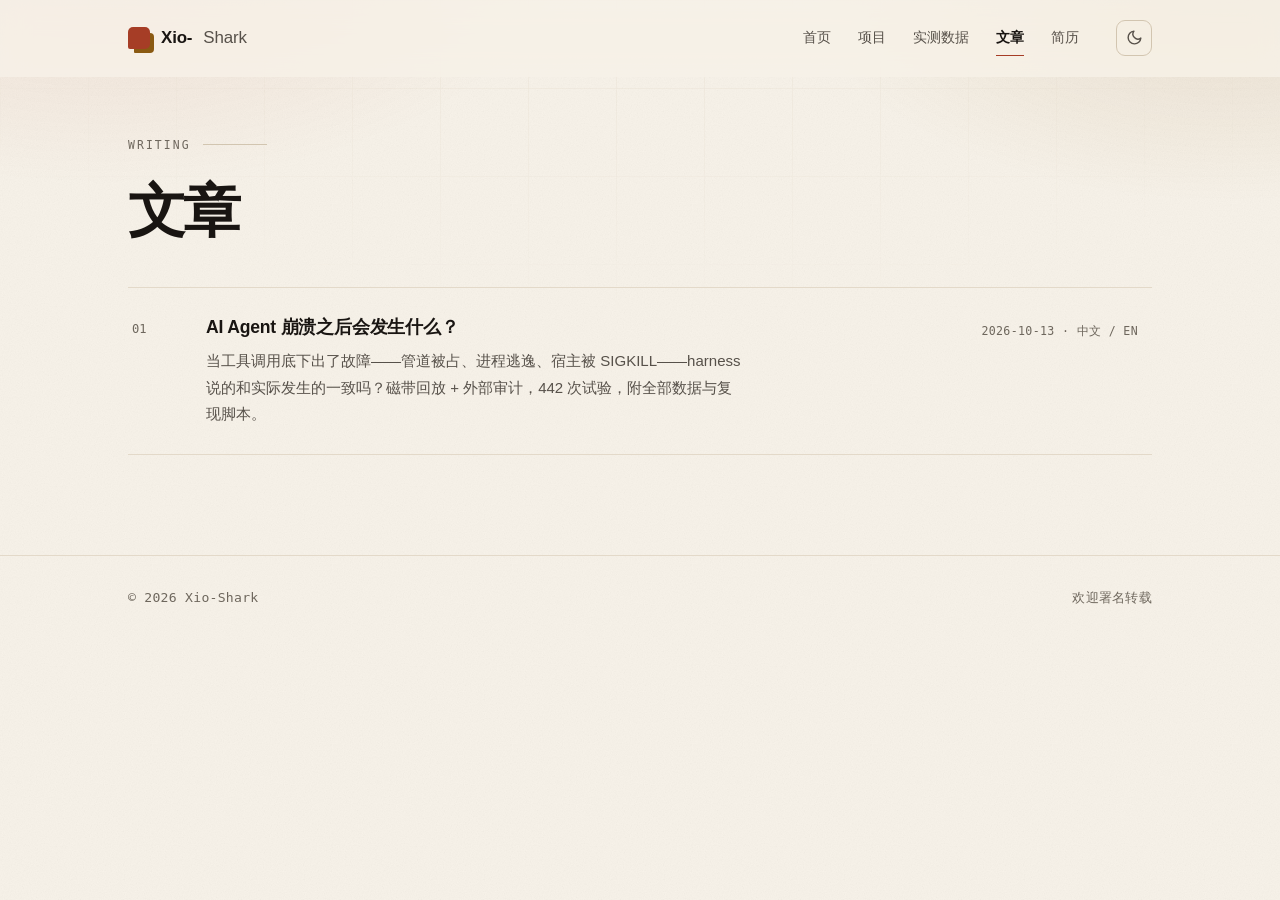
==== commit 98d2ef58: "feat(nav): 全站导航加简历入口并发布 1 页 PDF 简历求职意向行统一以 xio-shark.github.io 收尾，但站点此前没有任何简历资产。 补 resume.pdf（Agent " ====
--- a/articles.html
+++ b/articles.html
@@ -26,6 +26,7 @@
     <a href="projects.html">项目</a>
     <a href="benchmark.html">实测数据</a>
     <a href="articles.html" class="active">文章</a>
+    <a href="resume.pdf">简历</a>
   </nav>
   <button class="theme-toggle" id="themeToggle" type="button" aria-label="切换到深色主题"><svg class="i-sun" viewBox="0 0 24 24" fill="none" stroke="currentColor" stroke-width="2" stroke-linecap="round" stroke-linejoin="round" aria-hidden="true"><circle cx="12" cy="12" r="4"/><path d="M12 2v2M12 20v2M4.9 4.9l1.4 1.4M17.7 17.7l1.4 1.4M2 12h2M20 12h2M4.9 19.1l1.4-1.4M17.7 6.3l1.4-1.4"/></svg><svg class="i-moon" viewBox="0 0 24 24" fill="none" stroke="currentColor" stroke-width="2" stroke-linecap="round" stroke-linejoin="round" aria-hidden="true"><path d="M21 12.79A9 9 0 1 1 11.21 3 7 7 0 0 0 21 12.79z"/></svg></button>
 </div></header>
